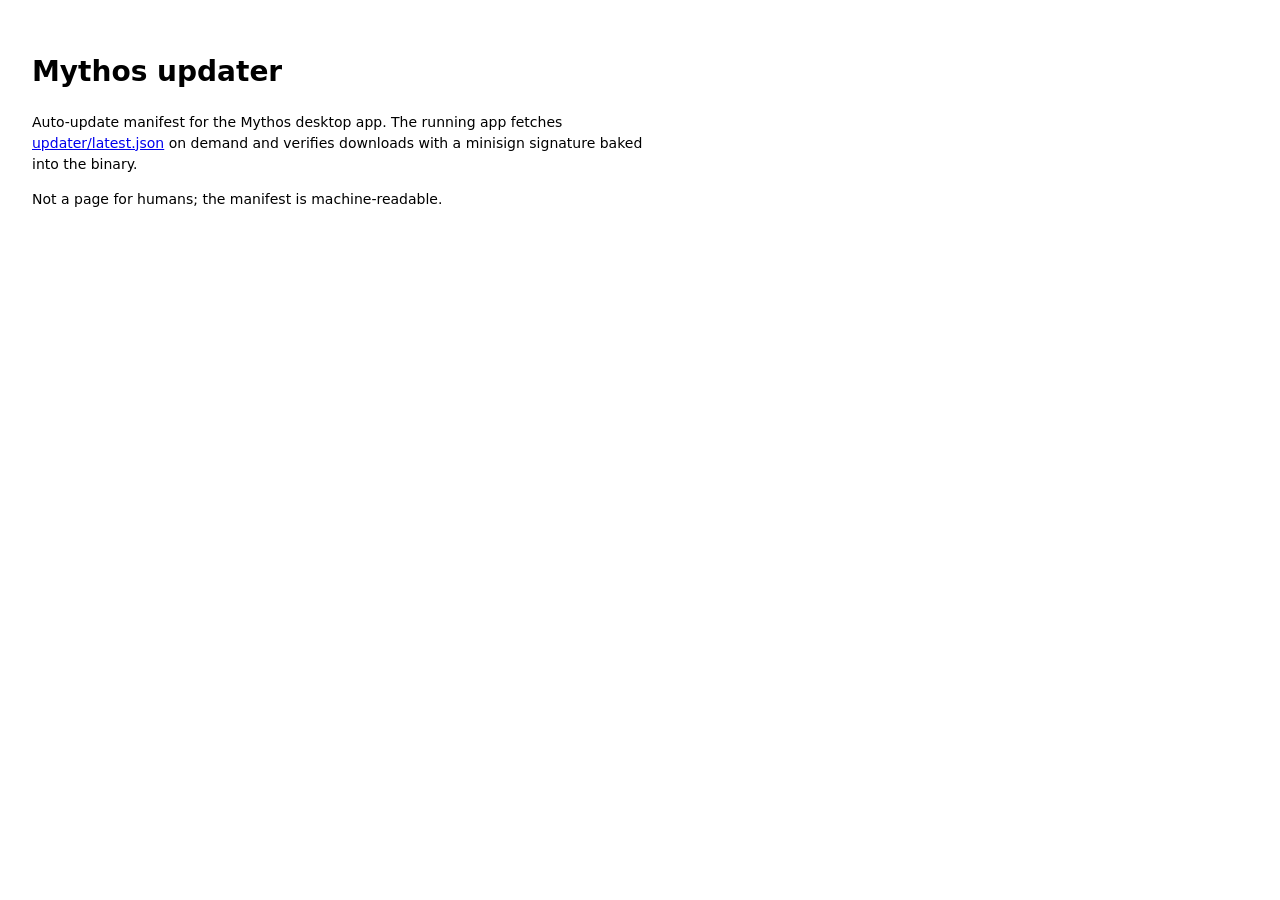
==== index.html @ 9fd3955a "chore(updater): publish manifest for v0.1.20" ====
<!doctype html>
<html><head><meta charset="utf-8"><title>Mythos updater</title></head>
<body style="font:14px/1.5 system-ui;padding:24px;max-width:640px">
<h1>Mythos updater</h1>
<p>Auto-update manifest for the Mythos desktop app.
The running app fetches
<a href="./updater/latest.json">updater/latest.json</a>
on demand and verifies downloads with a minisign signature baked into the binary.</p>
<p>Not a page for humans; the manifest is machine-readable.</p>
</body></html>
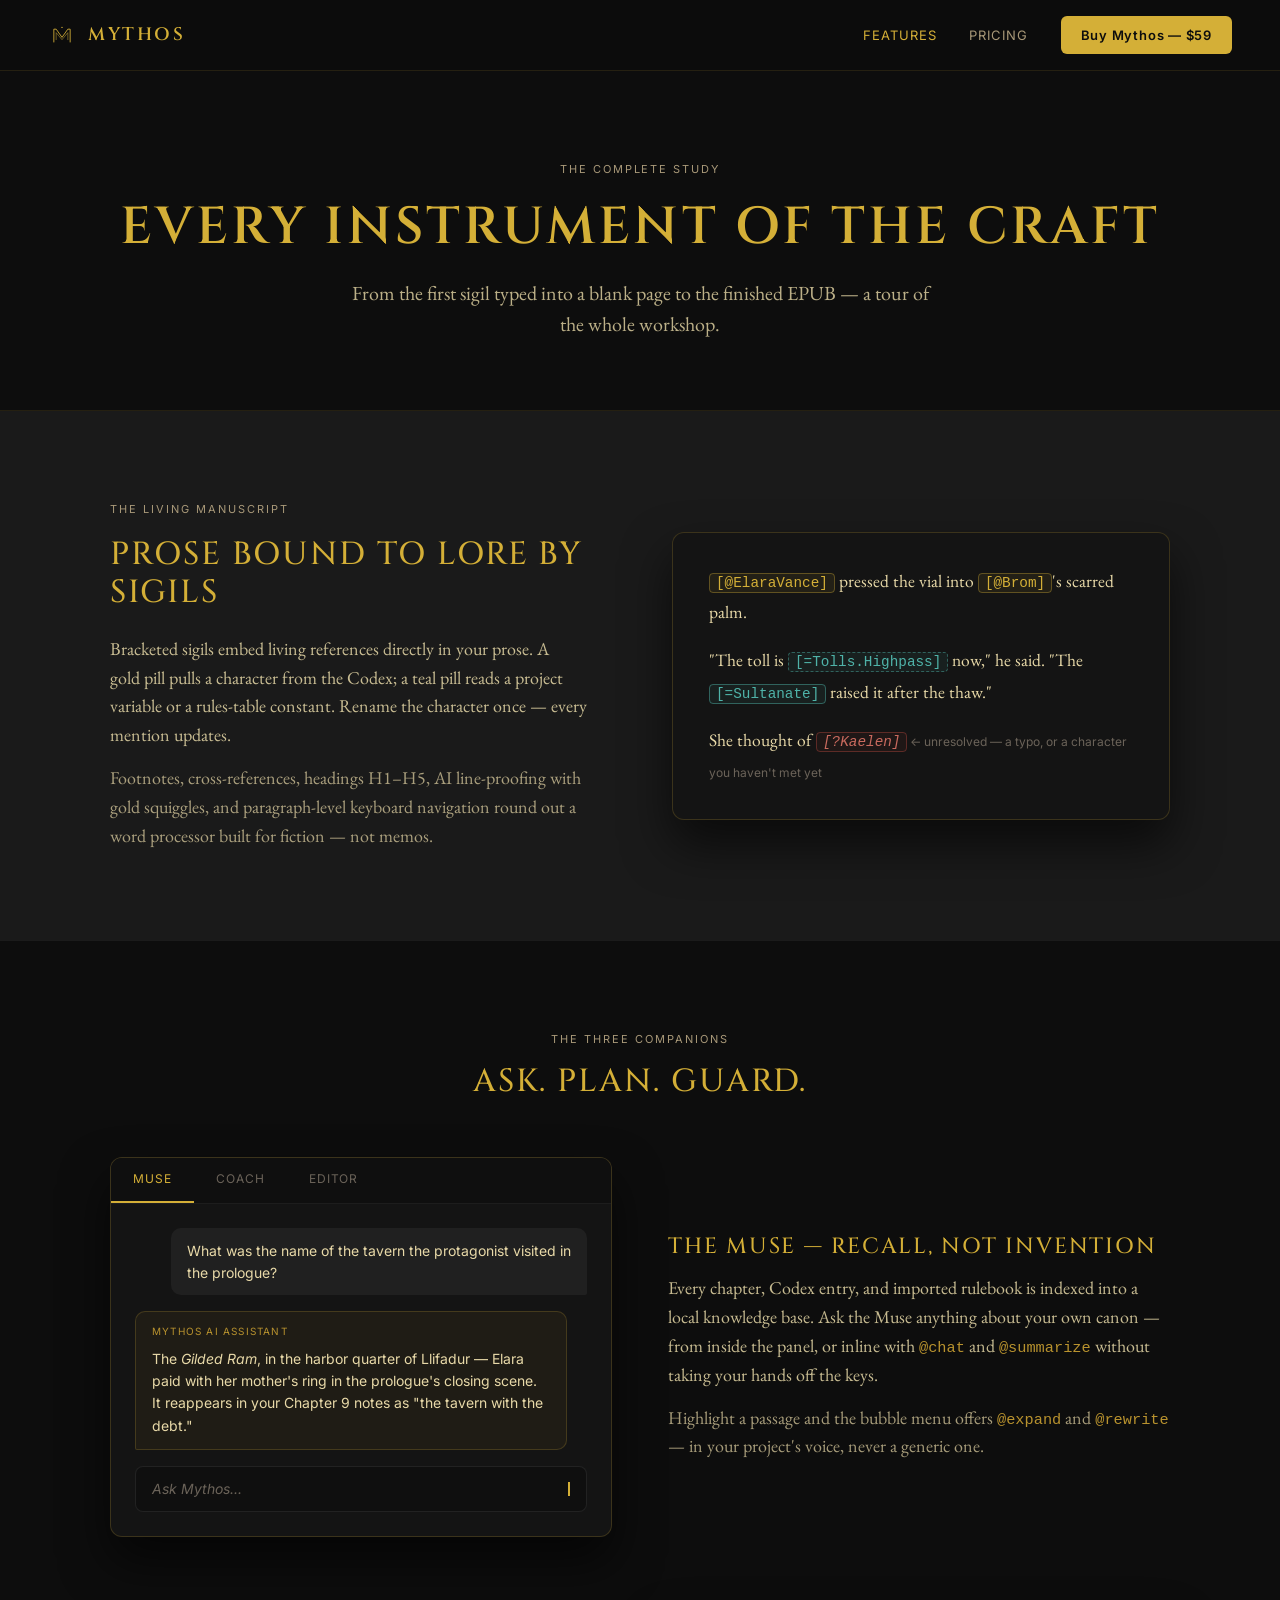
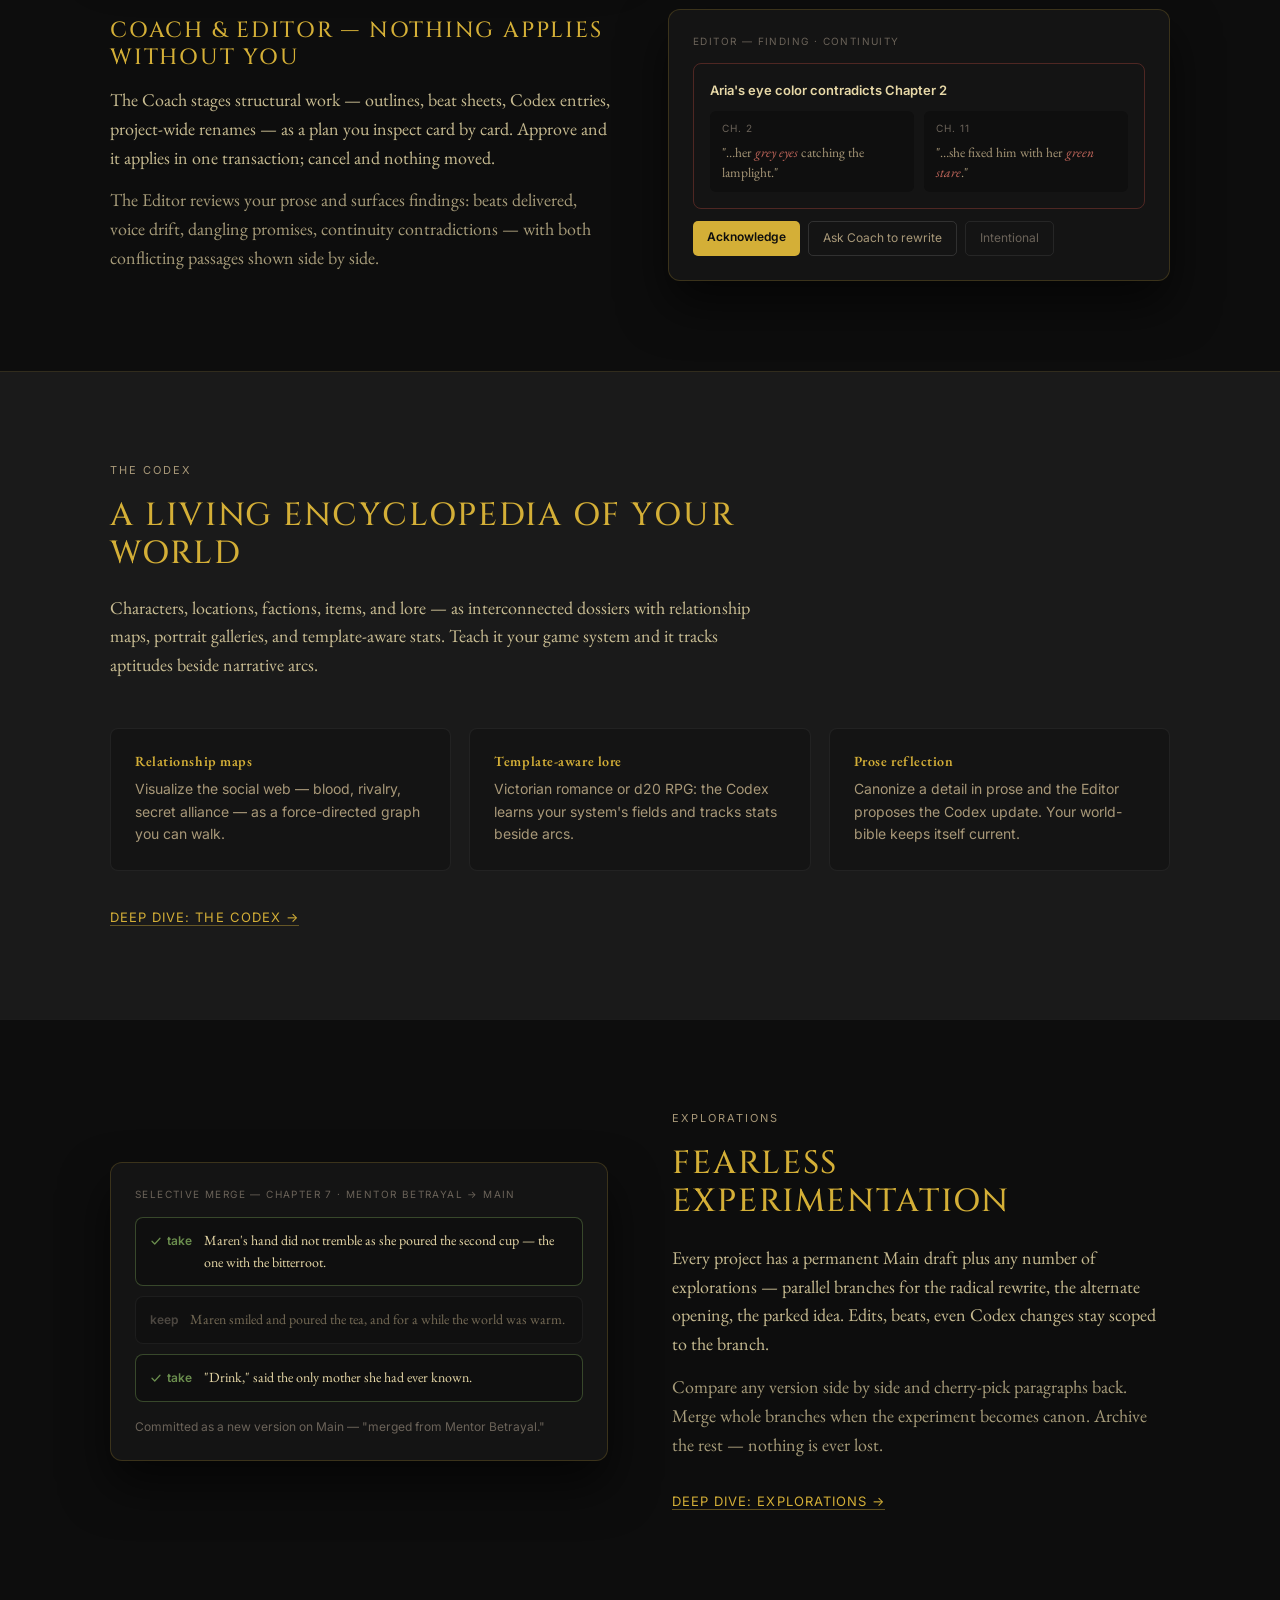
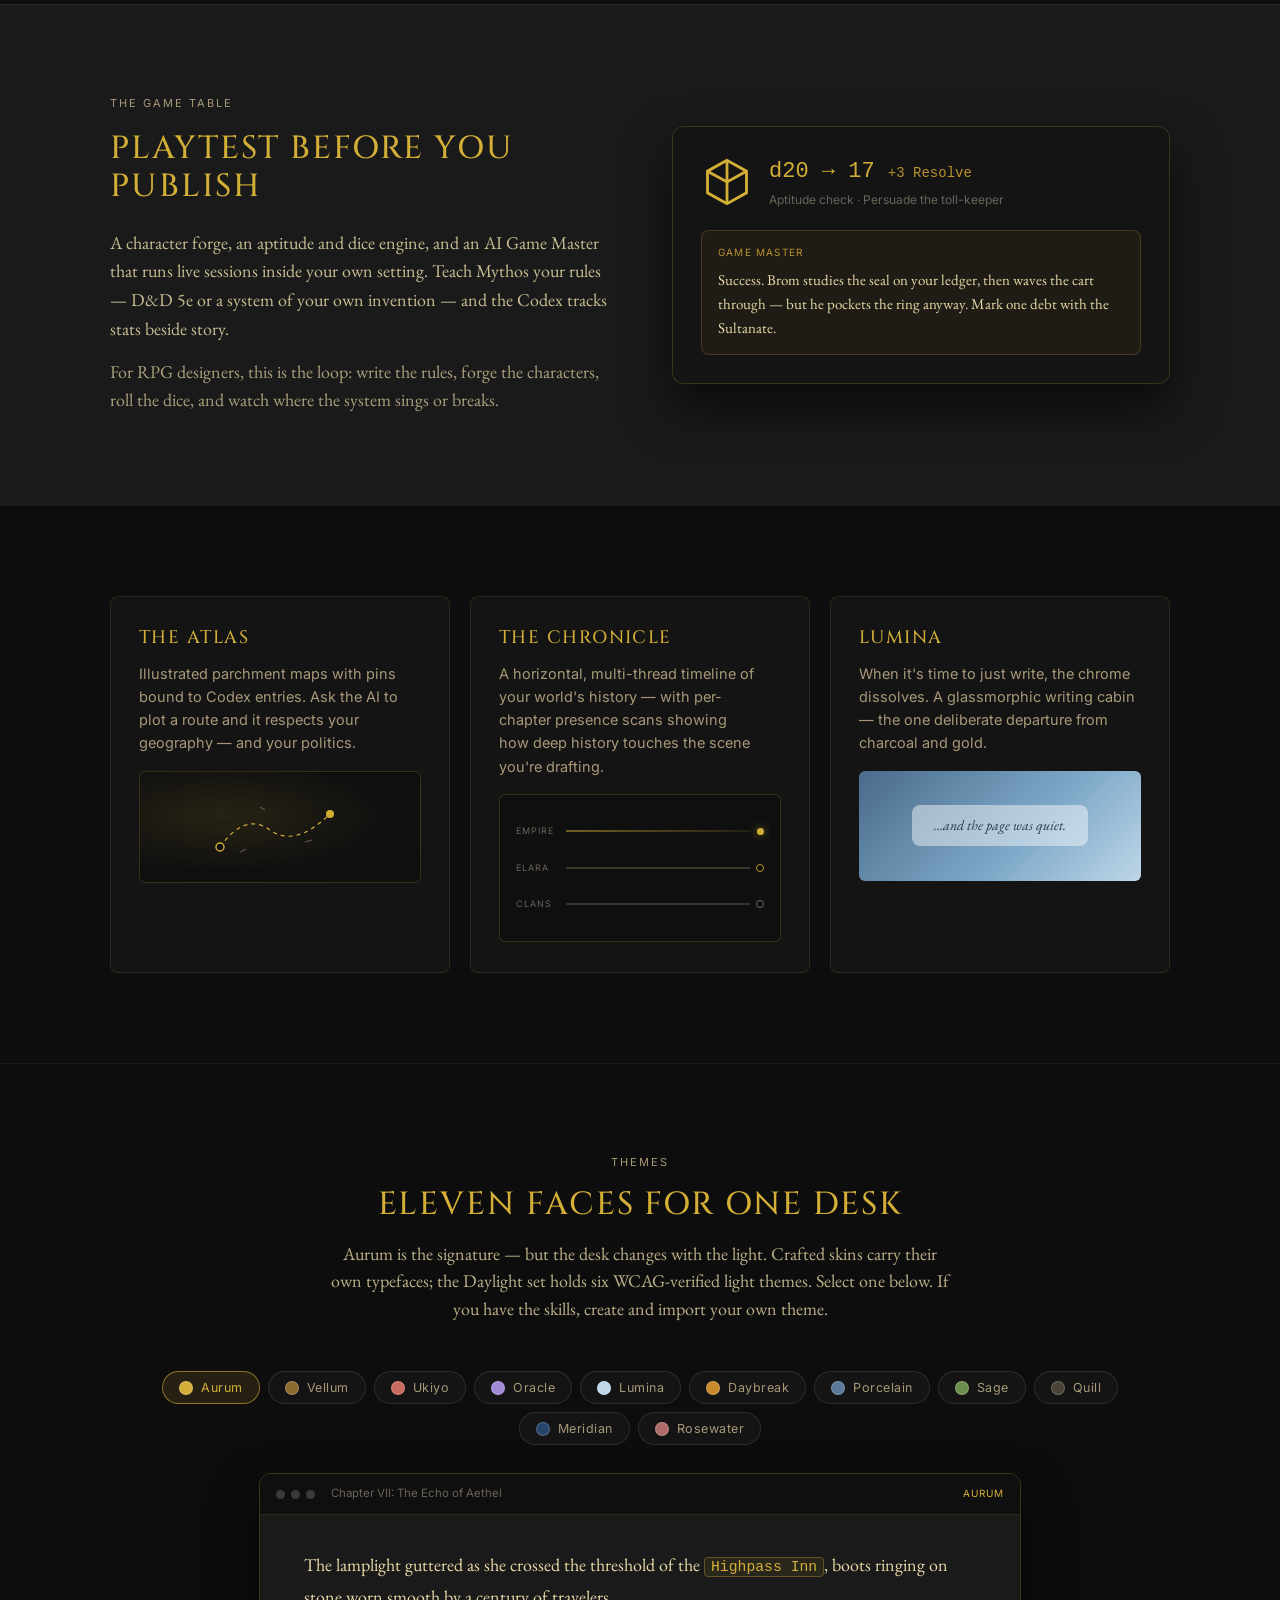
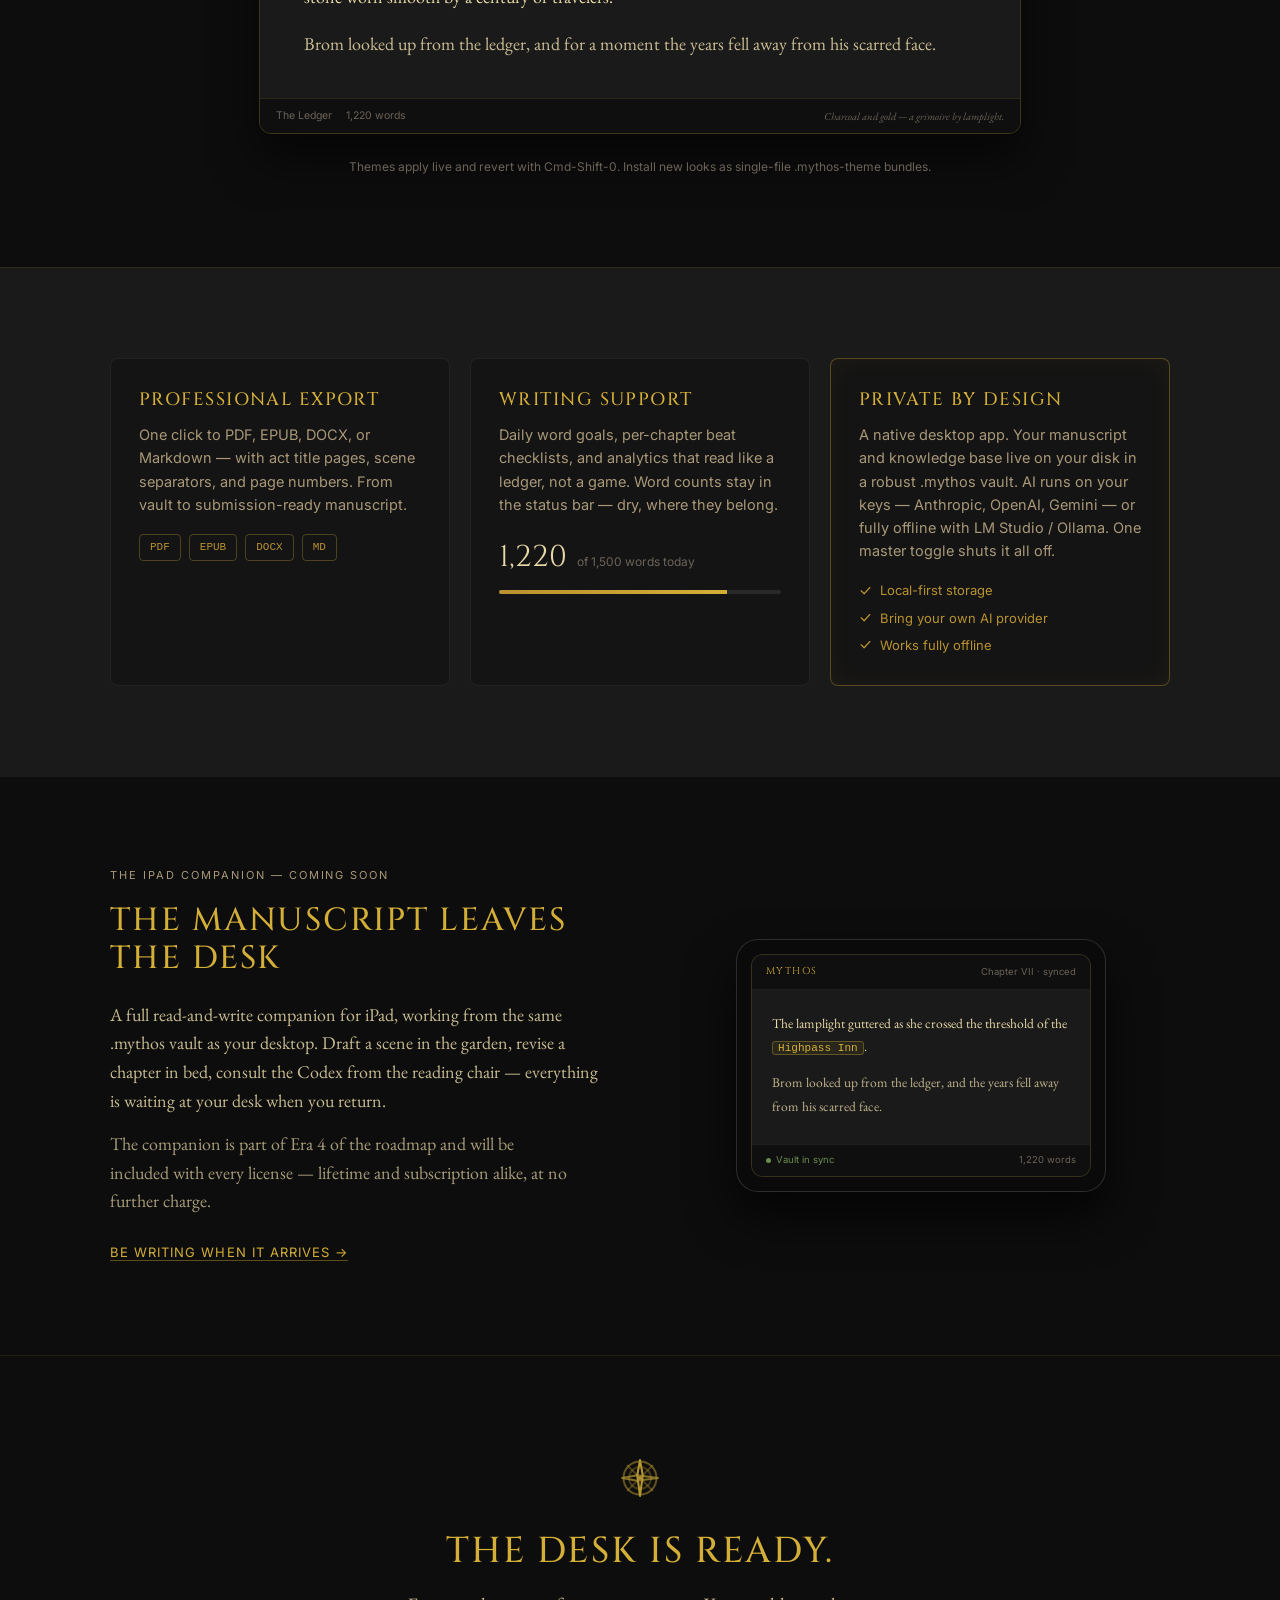
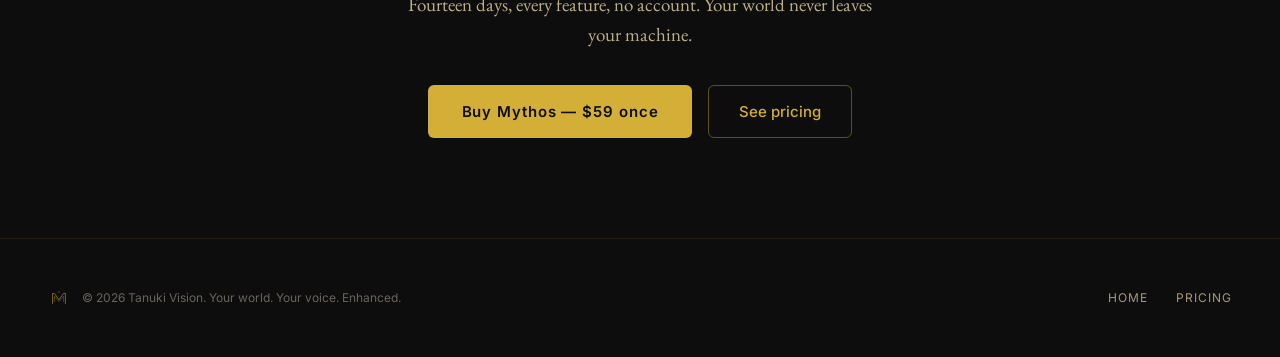
==== commit b47eba68: "site: index.html redirects to features.html Was the old updater-only placeholder (h1 "Mythos updater" ====
--- a/index.html
+++ b/index.html
@@ -1,10 +1,23 @@
-<!doctype html>
-<html><head><meta charset="utf-8"><title>Mythos updater</title></head>
-<body style="font:14px/1.5 system-ui;padding:24px;max-width:640px">
-<h1>Mythos updater</h1>
-<p>Auto-update manifest for the Mythos desktop app.
-The running app fetches
-<a href="./updater/latest.json">updater/latest.json</a>
-on demand and verifies downloads with a minisign signature baked into the binary.</p>
-<p>Not a page for humans; the manifest is machine-readable.</p>
-</body></html>
+<!DOCTYPE html>
+<html lang="en">
+<head>
+<meta charset="utf-8">
+<meta name="viewport" content="width=device-width, initial-scale=1">
+<title>Mythos</title>
+<link rel="icon" type="image/svg+xml" href="assets/logo-m.svg">
+<link rel="canonical" href="https://mythos.kabalrpg.com/features.html">
+<meta http-equiv="refresh" content="0; url=features.html">
+<script>window.location.replace('features.html');</script>
+<style>
+  body{margin:0;background:#0D0D0D;color:#E8D9A8;font-family:-apple-system,BlinkMacSystemFont,'Helvetica Neue',Arial,sans-serif;display:flex;align-items:center;justify-content:center;min-height:100vh;text-align:center;padding:24px}
+  a{color:#D4AF37}
+</style>
+</head>
+<body>
+  <div>
+    <p style="letter-spacing:.18em;text-transform:uppercase;font-size:11px;color:#A89878;margin:0 0 12px">Mythos</p>
+    <p style="font-size:18px;margin:0 0 8px">Loading…</p>
+    <p style="font-size:14px;color:#6B6359;margin:0"><a href="features.html">Continue to Mythos →</a></p>
+  </div>
+</body>
+</html>
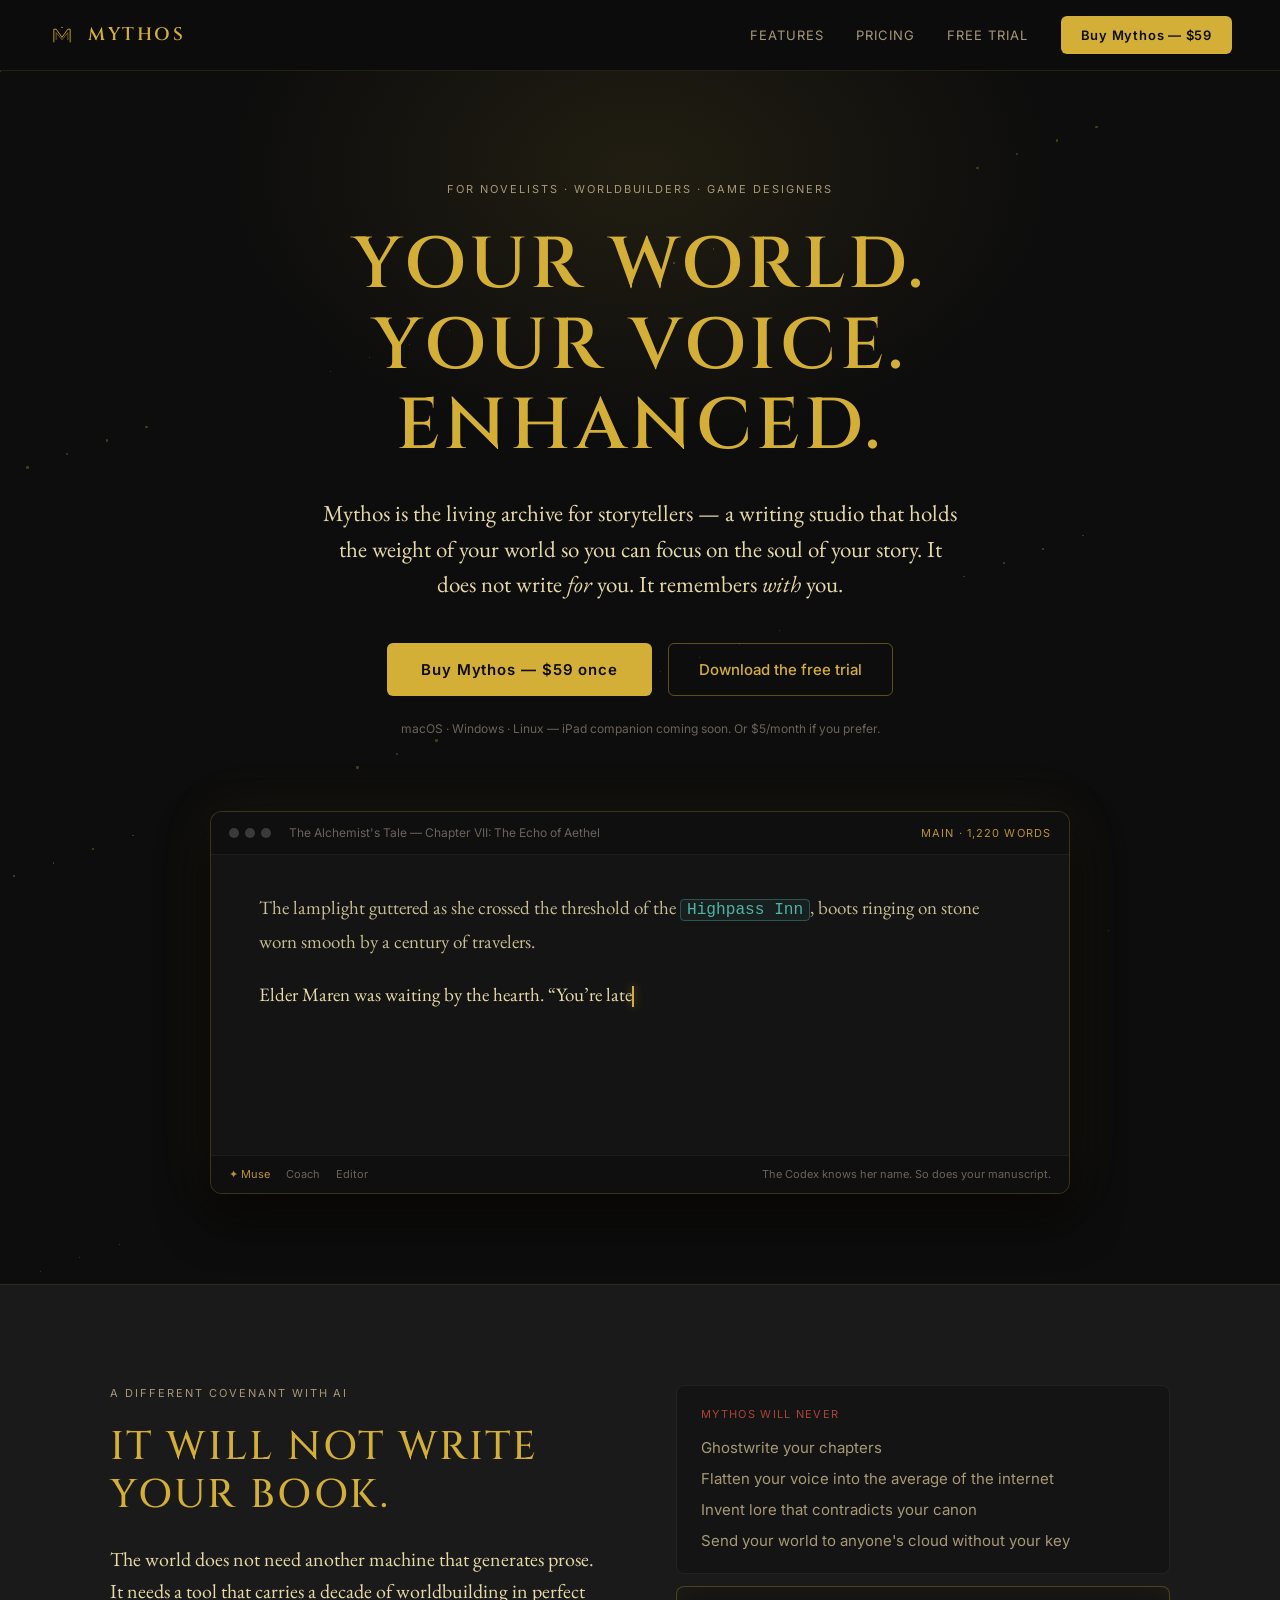
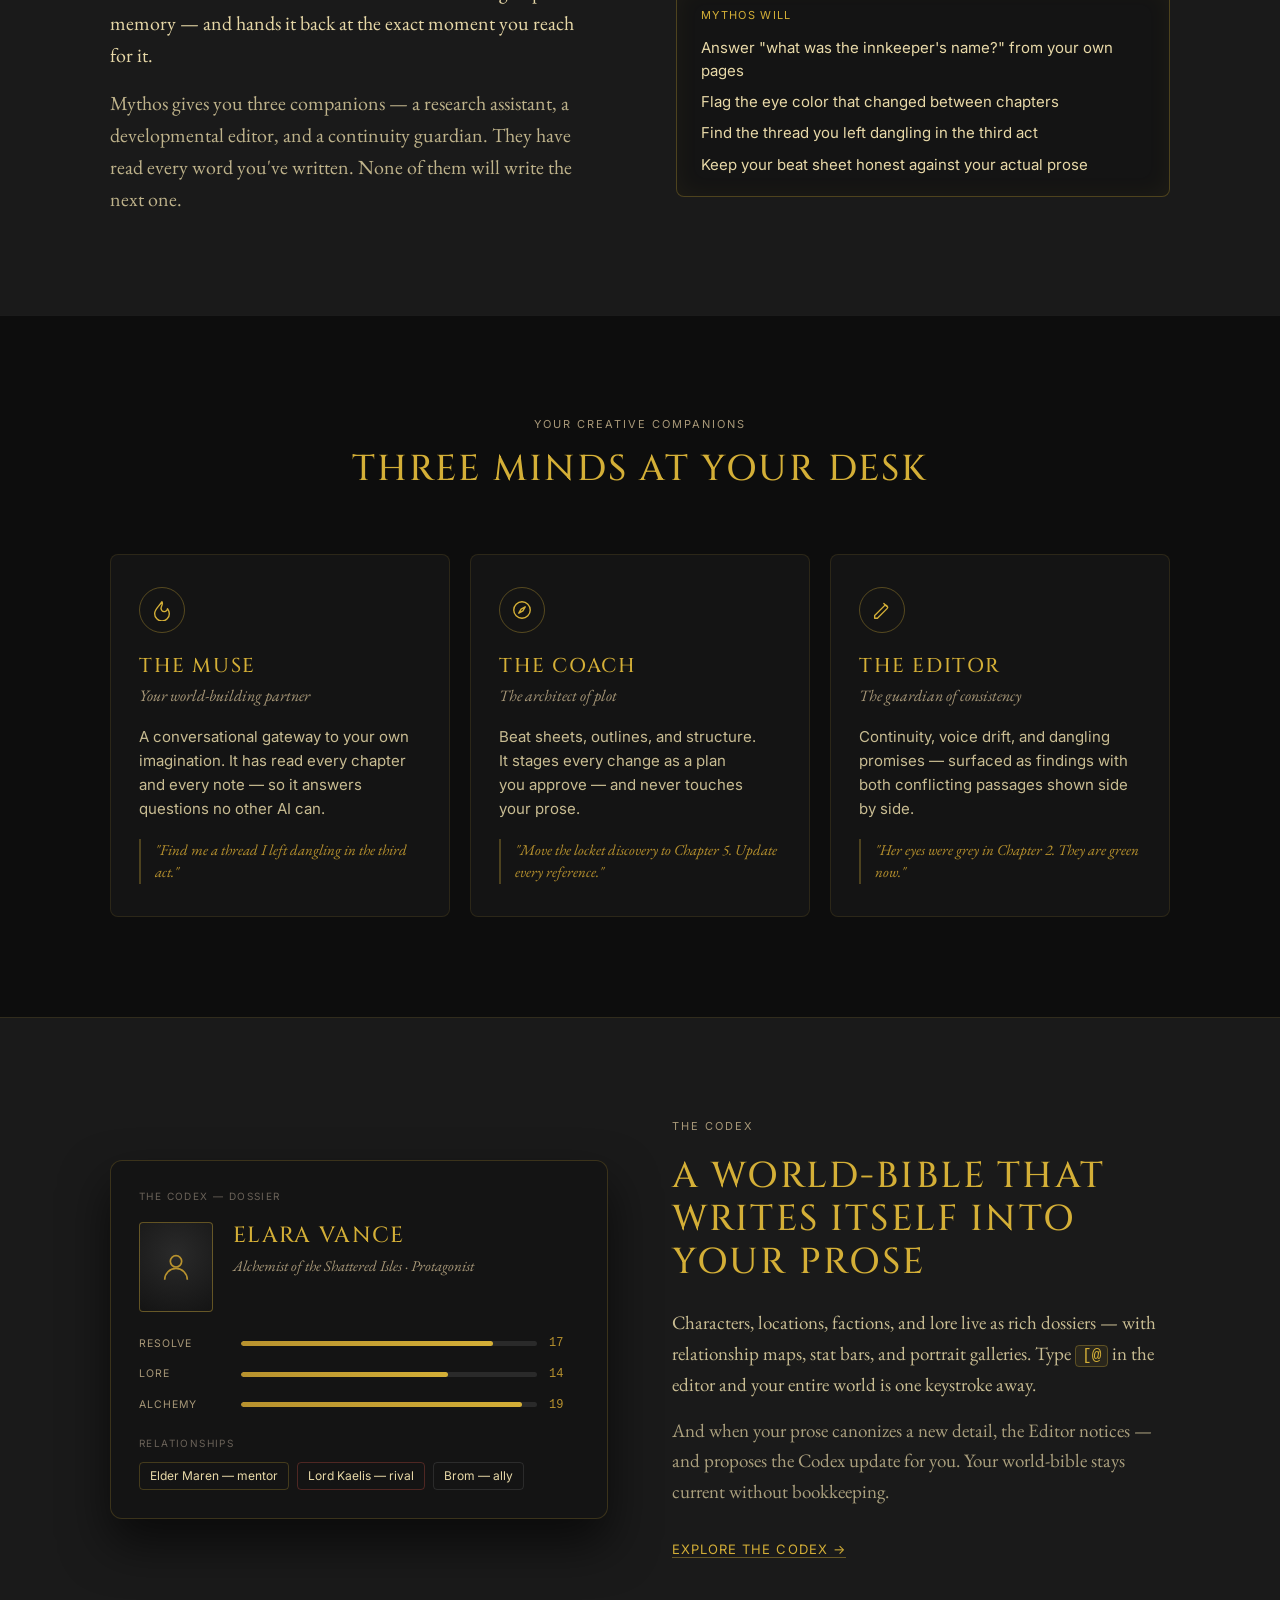
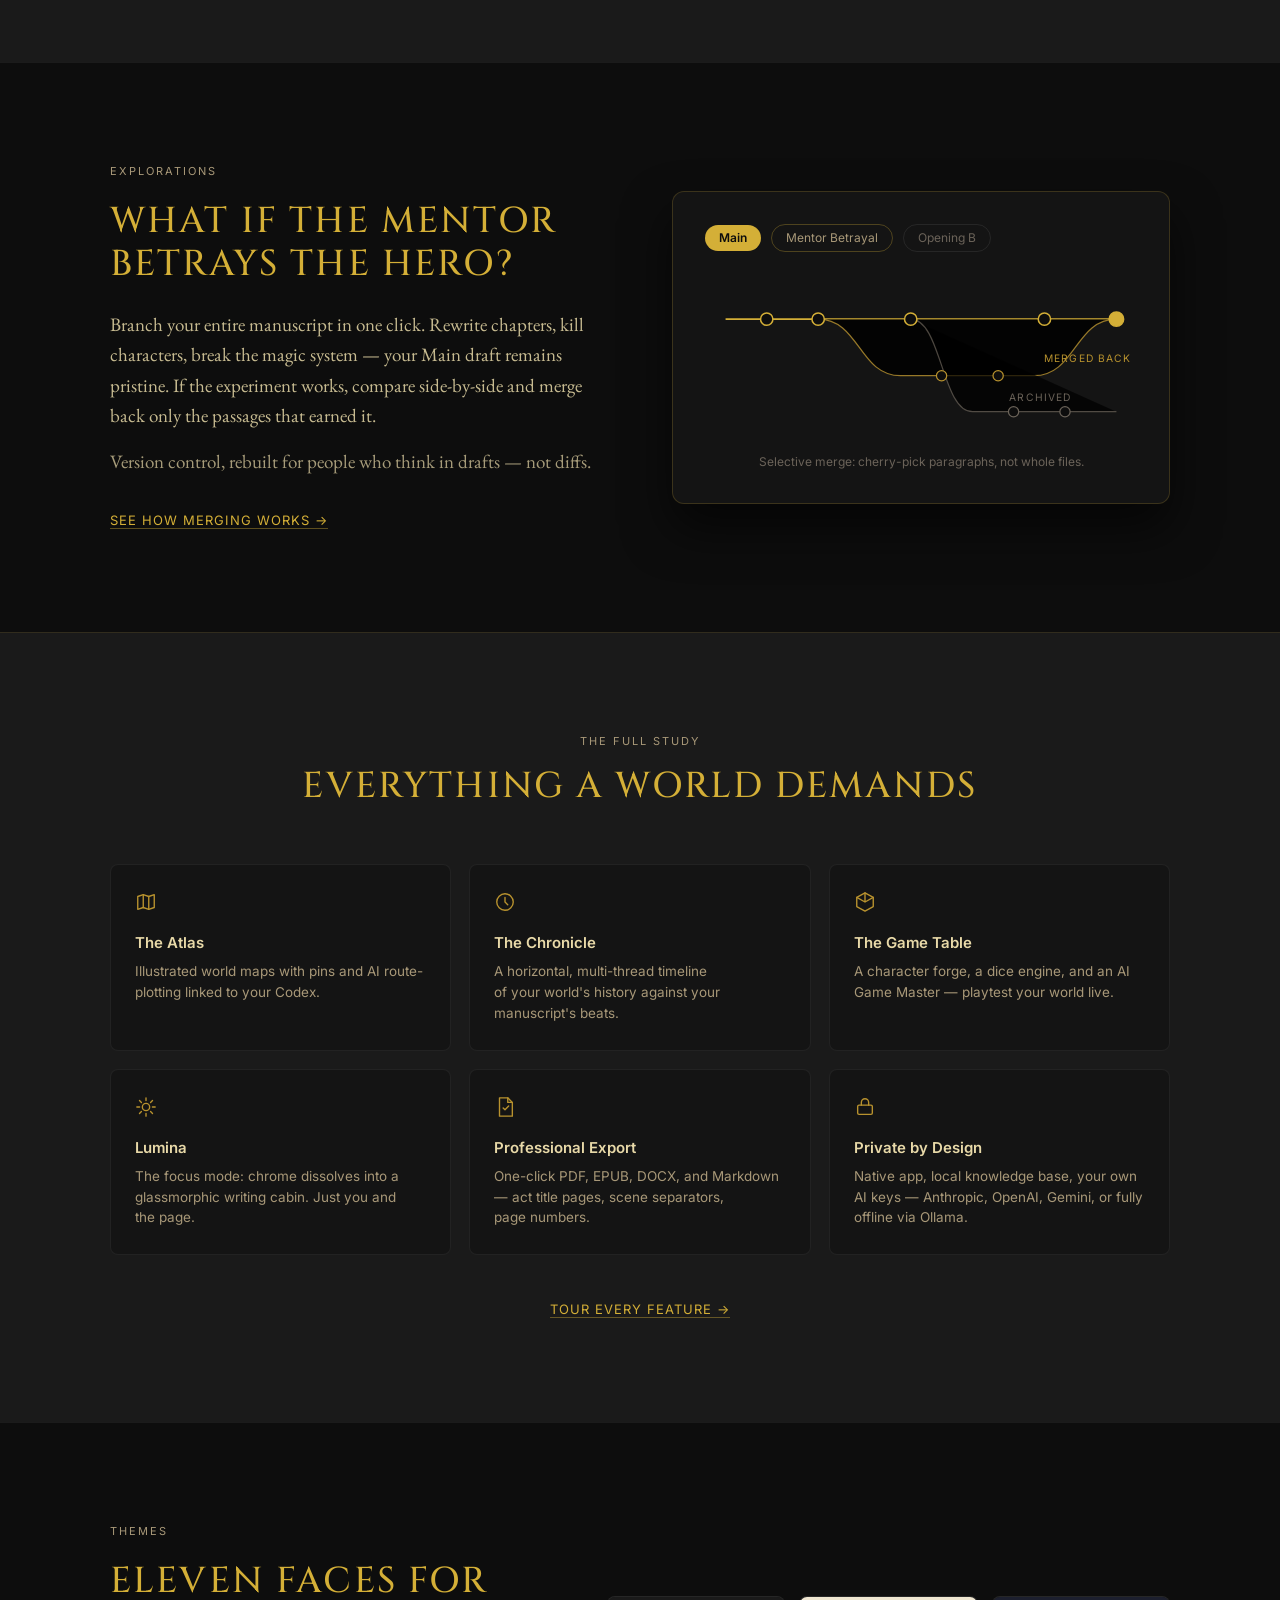
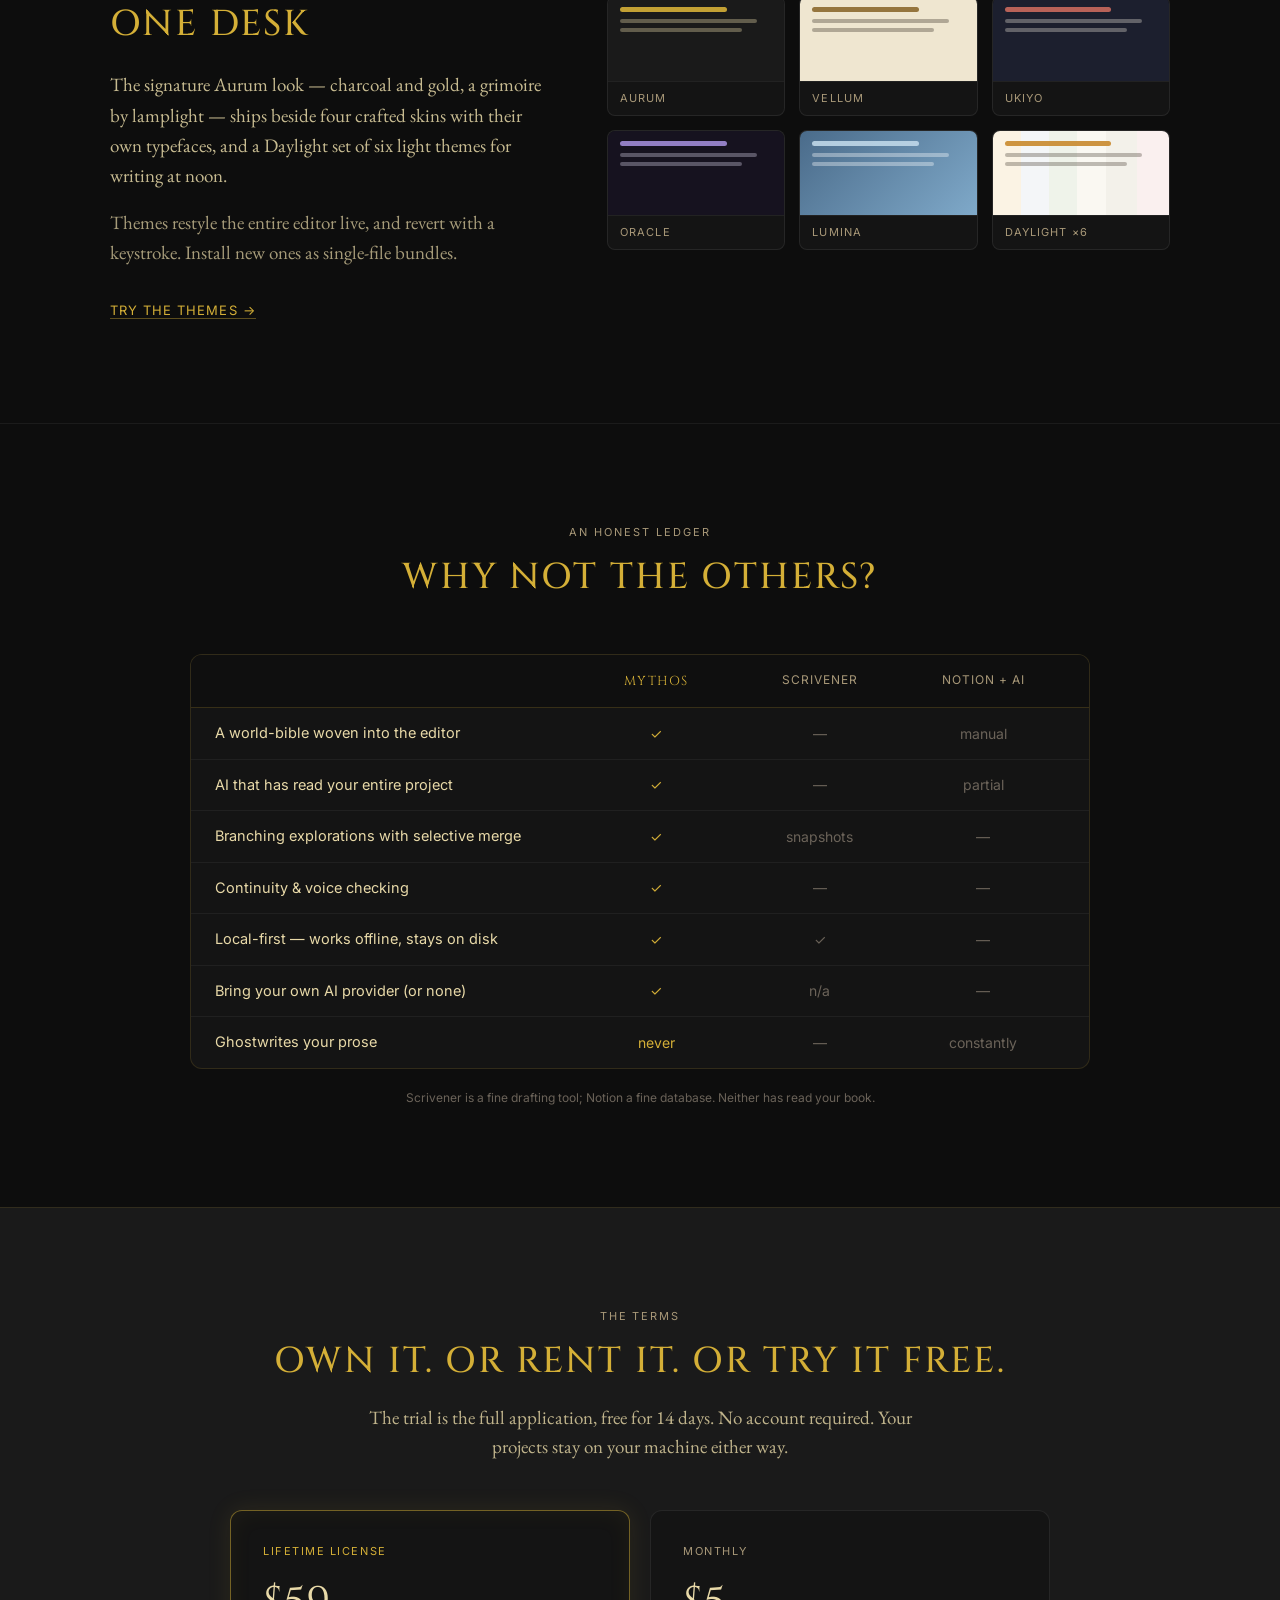
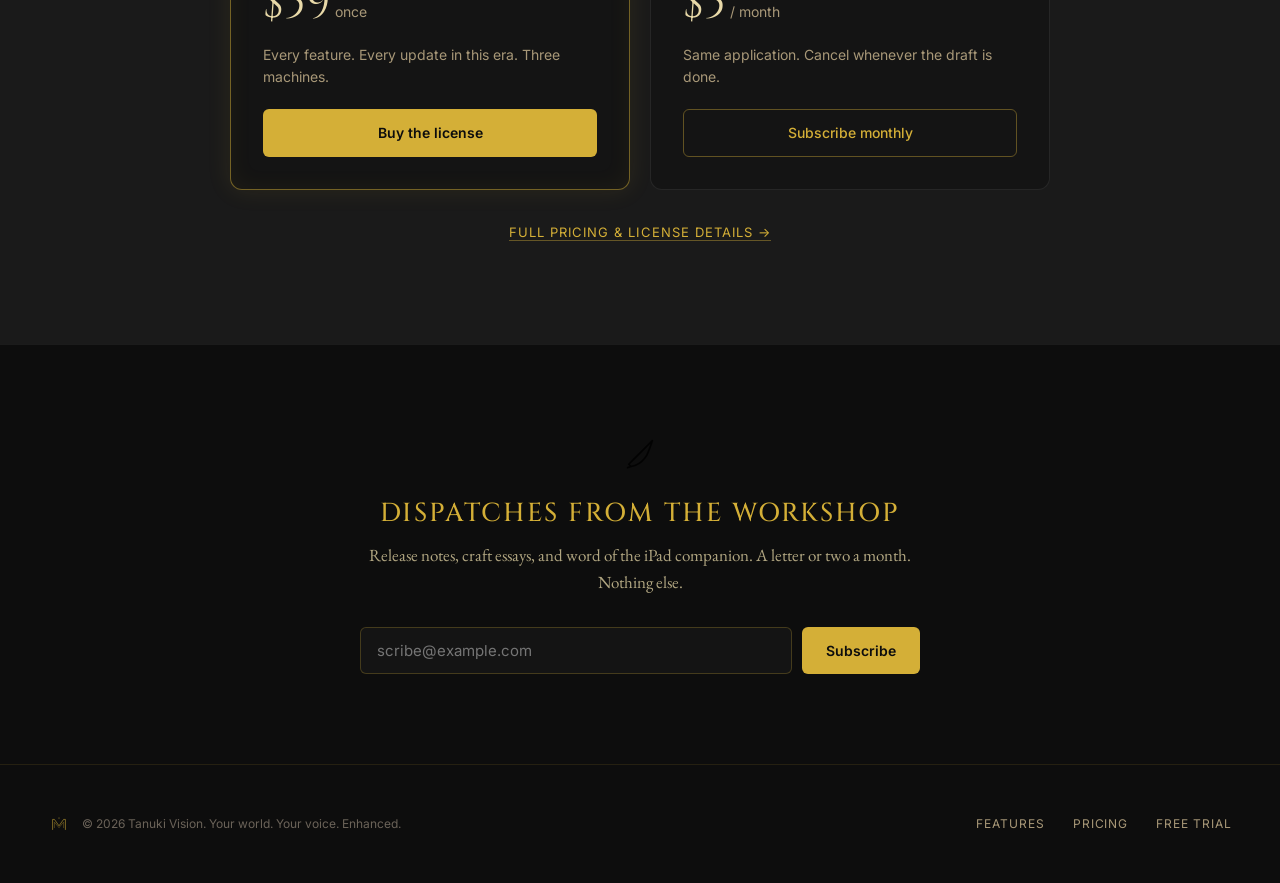
==== commit 50cd52df: "site: add landing.html + root index now points at it Compiles the design's Mythos Landing.dc.html in" ====
--- a/index.html
+++ b/index.html
@@ -5,9 +5,9 @@
 <meta name="viewport" content="width=device-width, initial-scale=1">
 <title>Mythos</title>
 <link rel="icon" type="image/svg+xml" href="assets/logo-m.svg">
-<link rel="canonical" href="https://mythos.kabalrpg.com/features.html">
-<meta http-equiv="refresh" content="0; url=features.html">
-<script>window.location.replace('features.html');</script>
+<link rel="canonical" href="https://mythos.kabalrpg.com/landing.html">
+<meta http-equiv="refresh" content="0; url=landing.html">
+<script>window.location.replace('landing.html');</script>
 <style>
   body{margin:0;background:#0D0D0D;color:#E8D9A8;font-family:-apple-system,BlinkMacSystemFont,'Helvetica Neue',Arial,sans-serif;display:flex;align-items:center;justify-content:center;min-height:100vh;text-align:center;padding:24px}
   a{color:#D4AF37}
@@ -17,7 +17,7 @@
   <div>
     <p style="letter-spacing:.18em;text-transform:uppercase;font-size:11px;color:#A89878;margin:0 0 12px">Mythos</p>
     <p style="font-size:18px;margin:0 0 8px">Loading…</p>
-    <p style="font-size:14px;color:#6B6359;margin:0"><a href="features.html">Continue to Mythos →</a></p>
+    <p style="font-size:14px;color:#6B6359;margin:0"><a href="landing.html">Continue to Mythos →</a></p>
   </div>
 </body>
 </html>
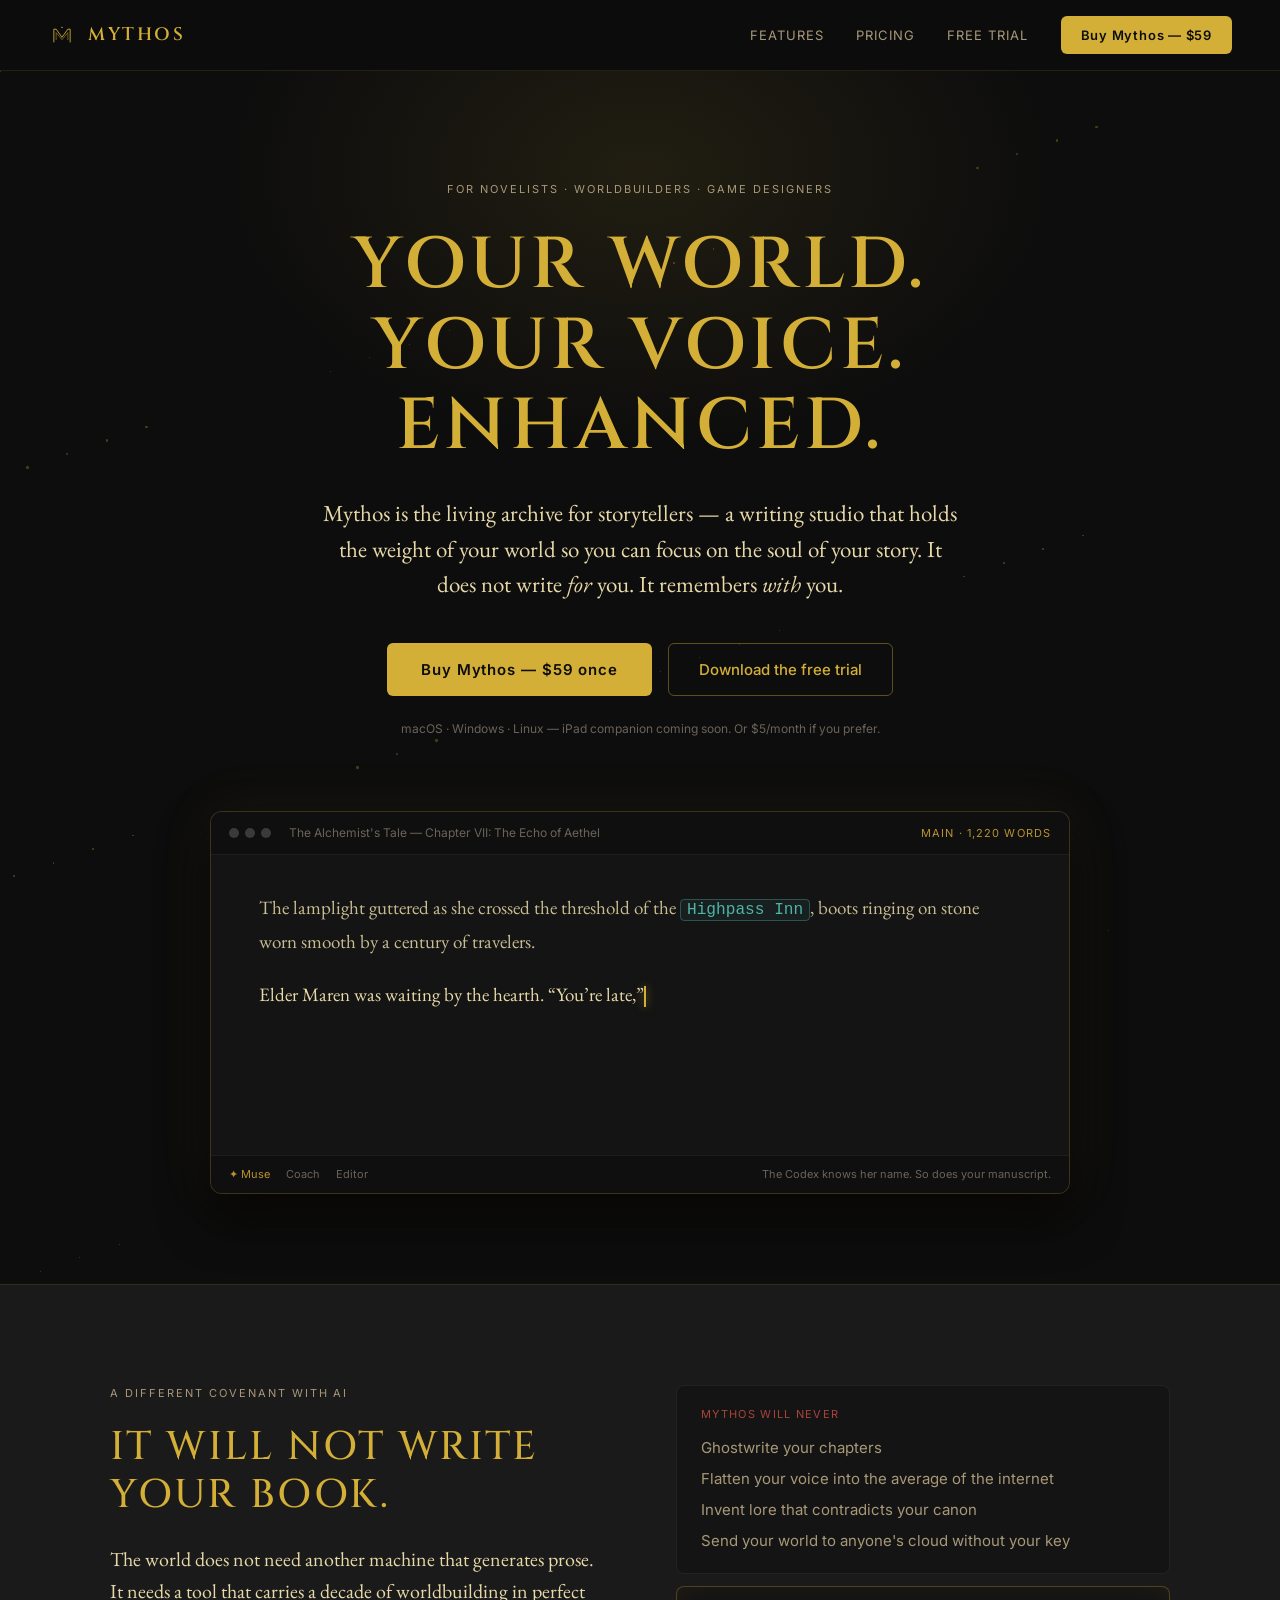
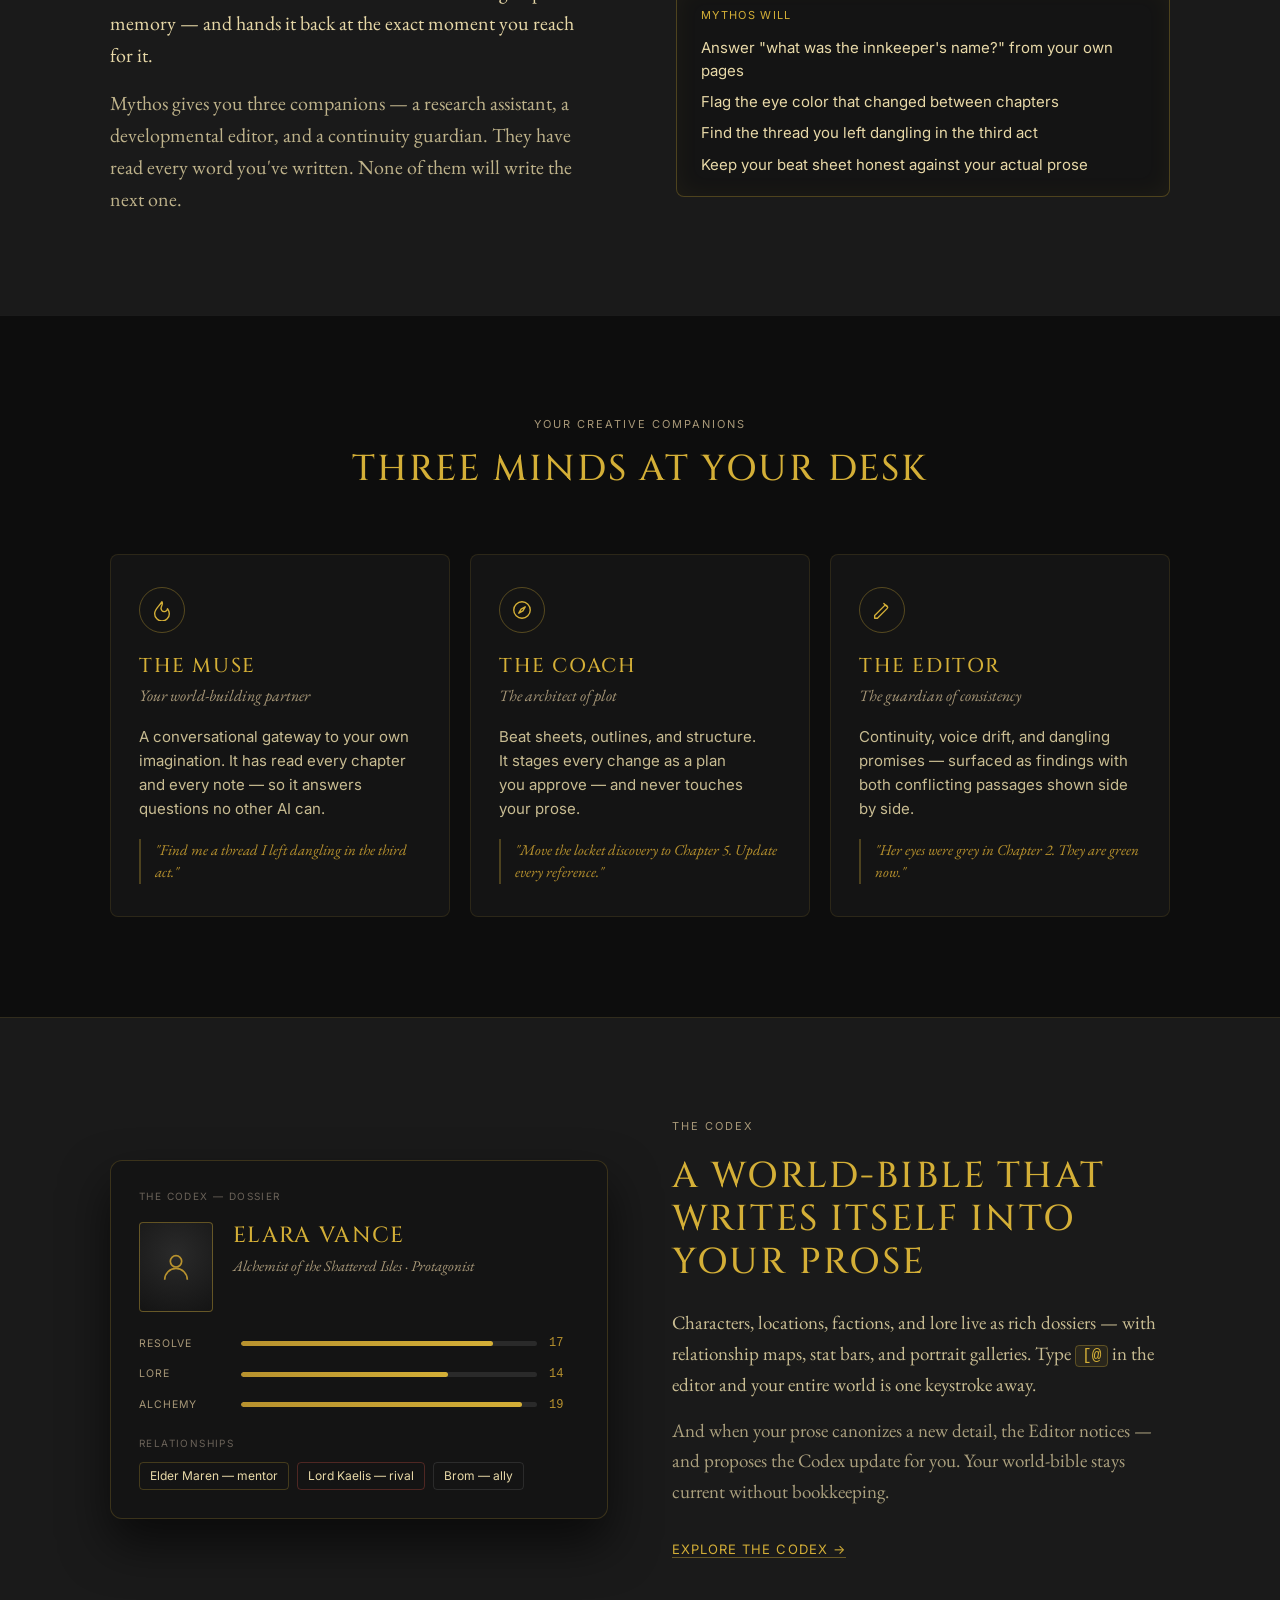
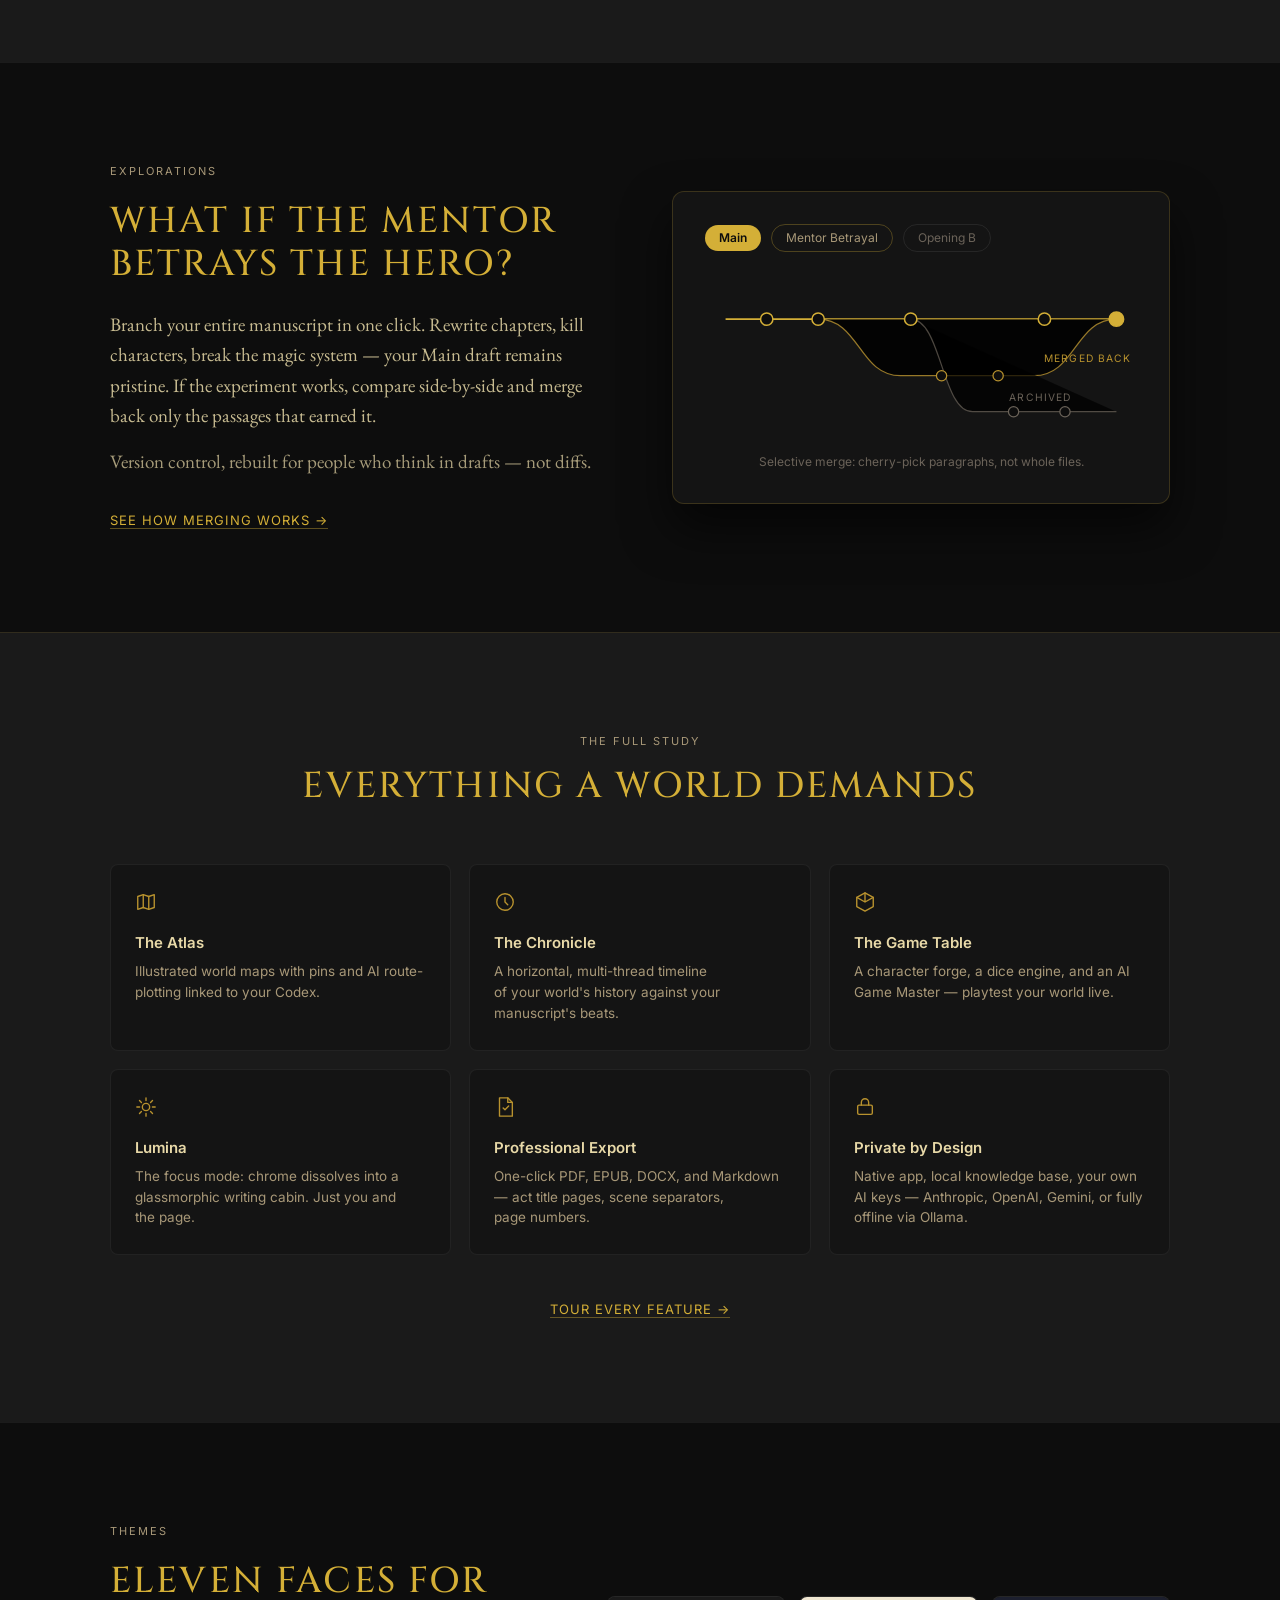
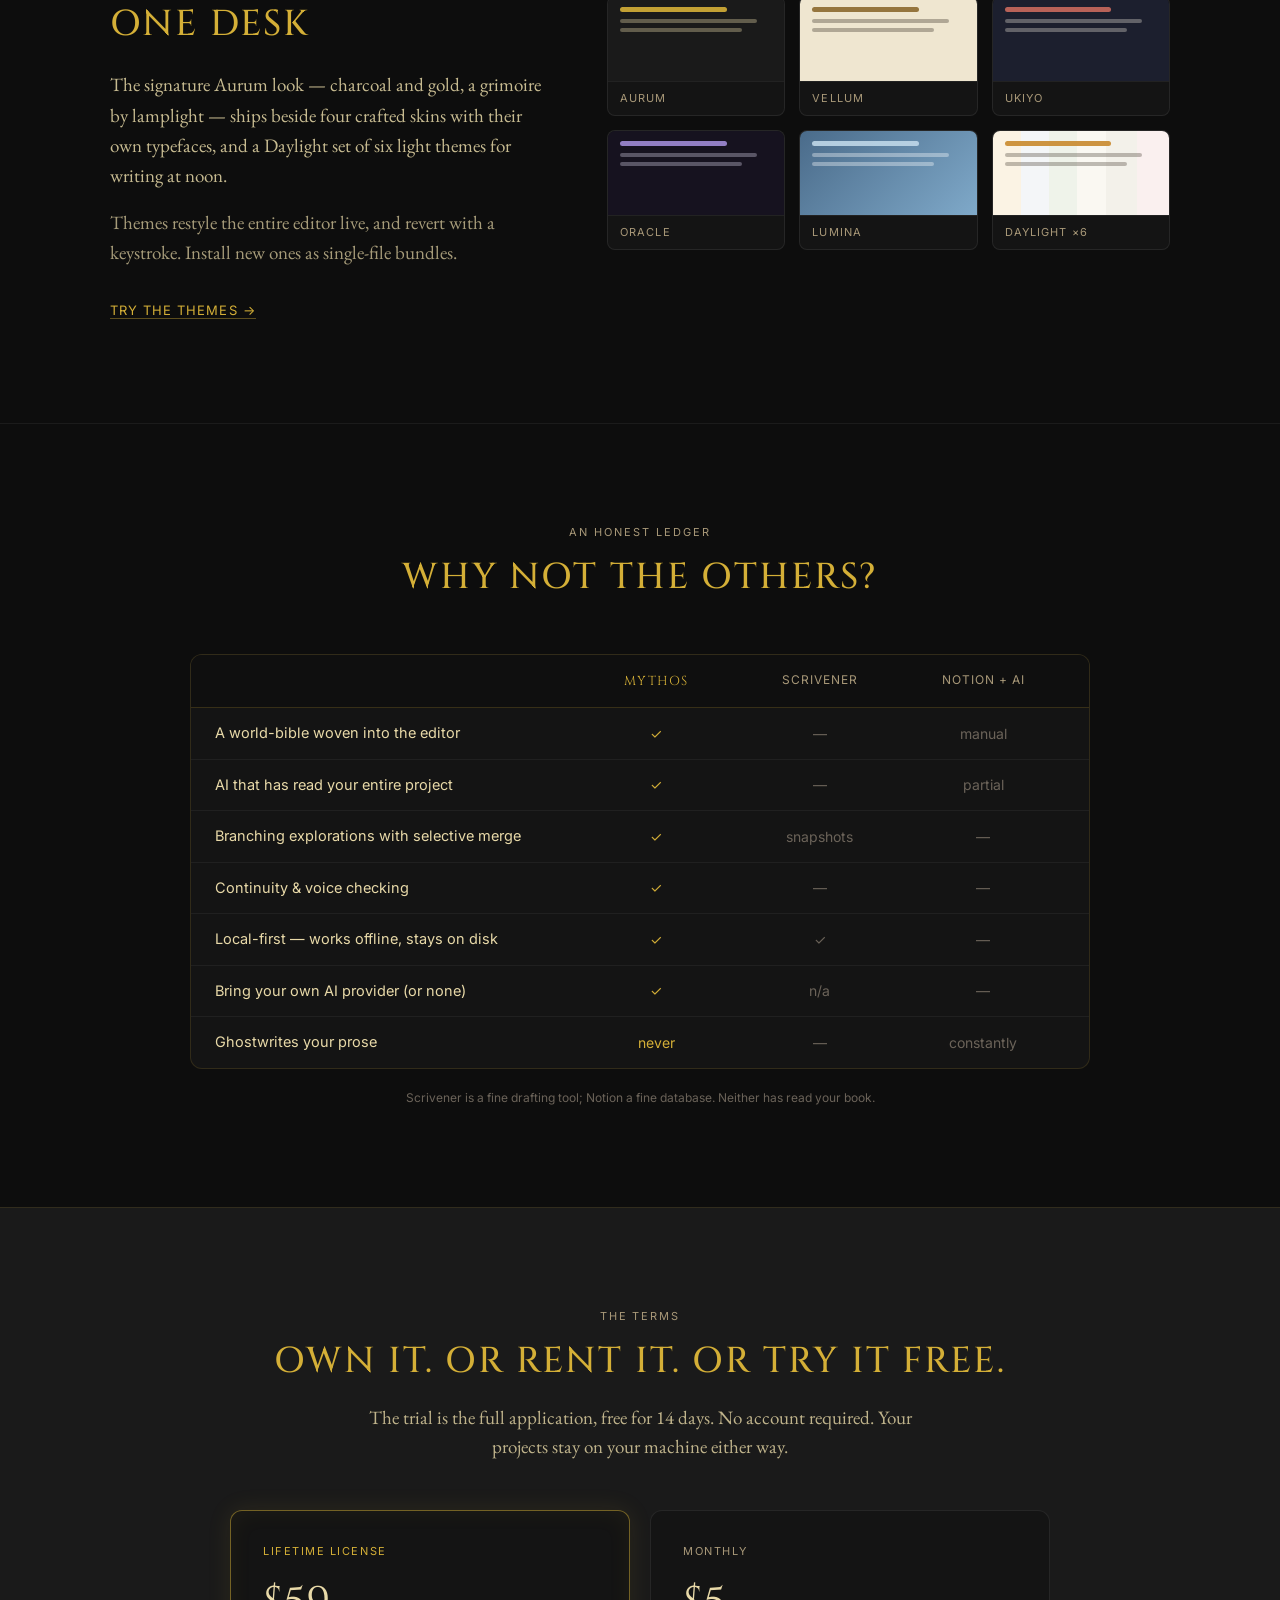
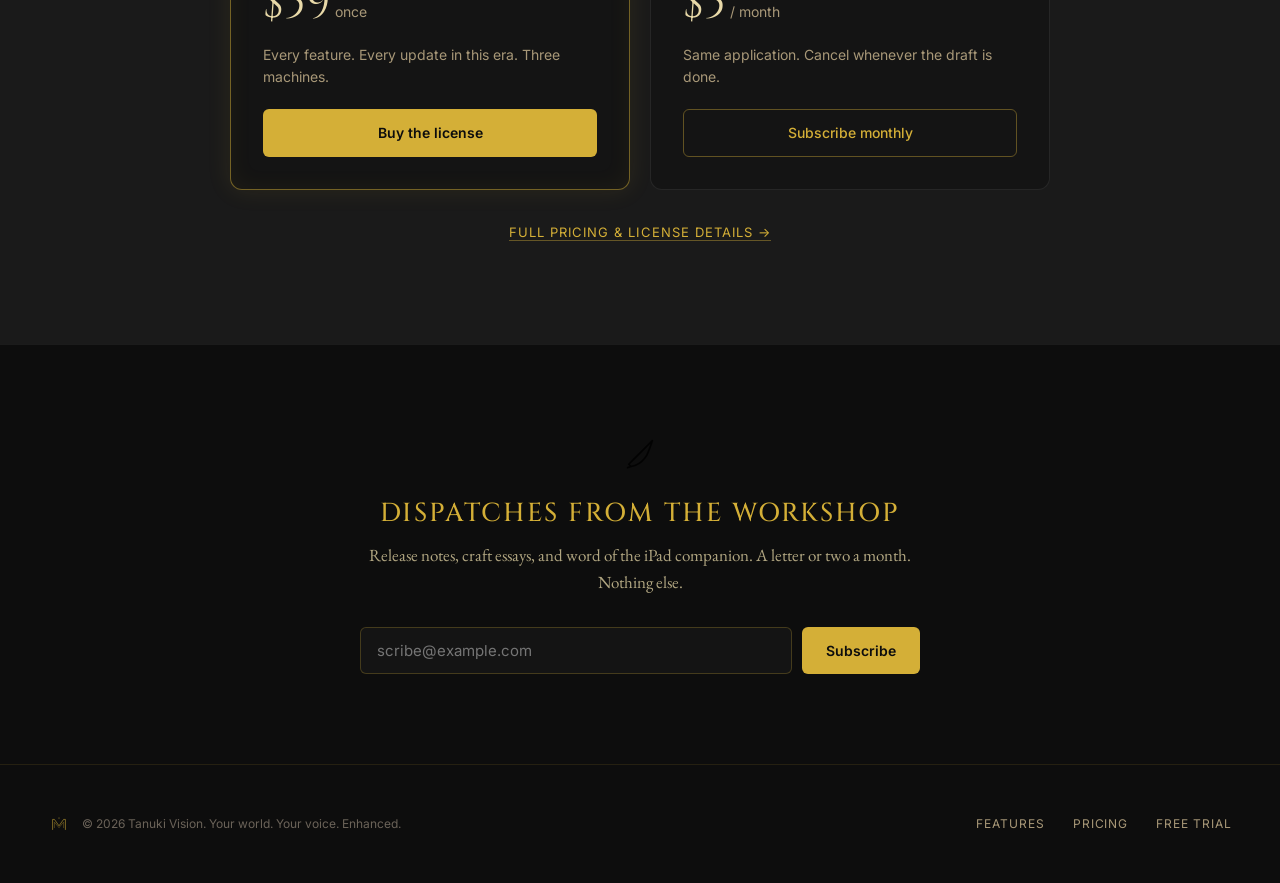
==== commit eedd726a: "site: no-cache headers on index.html so redirect target updates are picked up immediately" ====
--- a/index.html
+++ b/index.html
@@ -3,6 +3,9 @@
 <head>
 <meta charset="utf-8">
 <meta name="viewport" content="width=device-width, initial-scale=1">
+<meta http-equiv="Cache-Control" content="no-cache, no-store, must-revalidate">
+<meta http-equiv="Pragma" content="no-cache">
+<meta http-equiv="Expires" content="0">
 <title>Mythos</title>
 <link rel="icon" type="image/svg+xml" href="assets/logo-m.svg">
 <link rel="canonical" href="https://mythos.kabalrpg.com/landing.html">
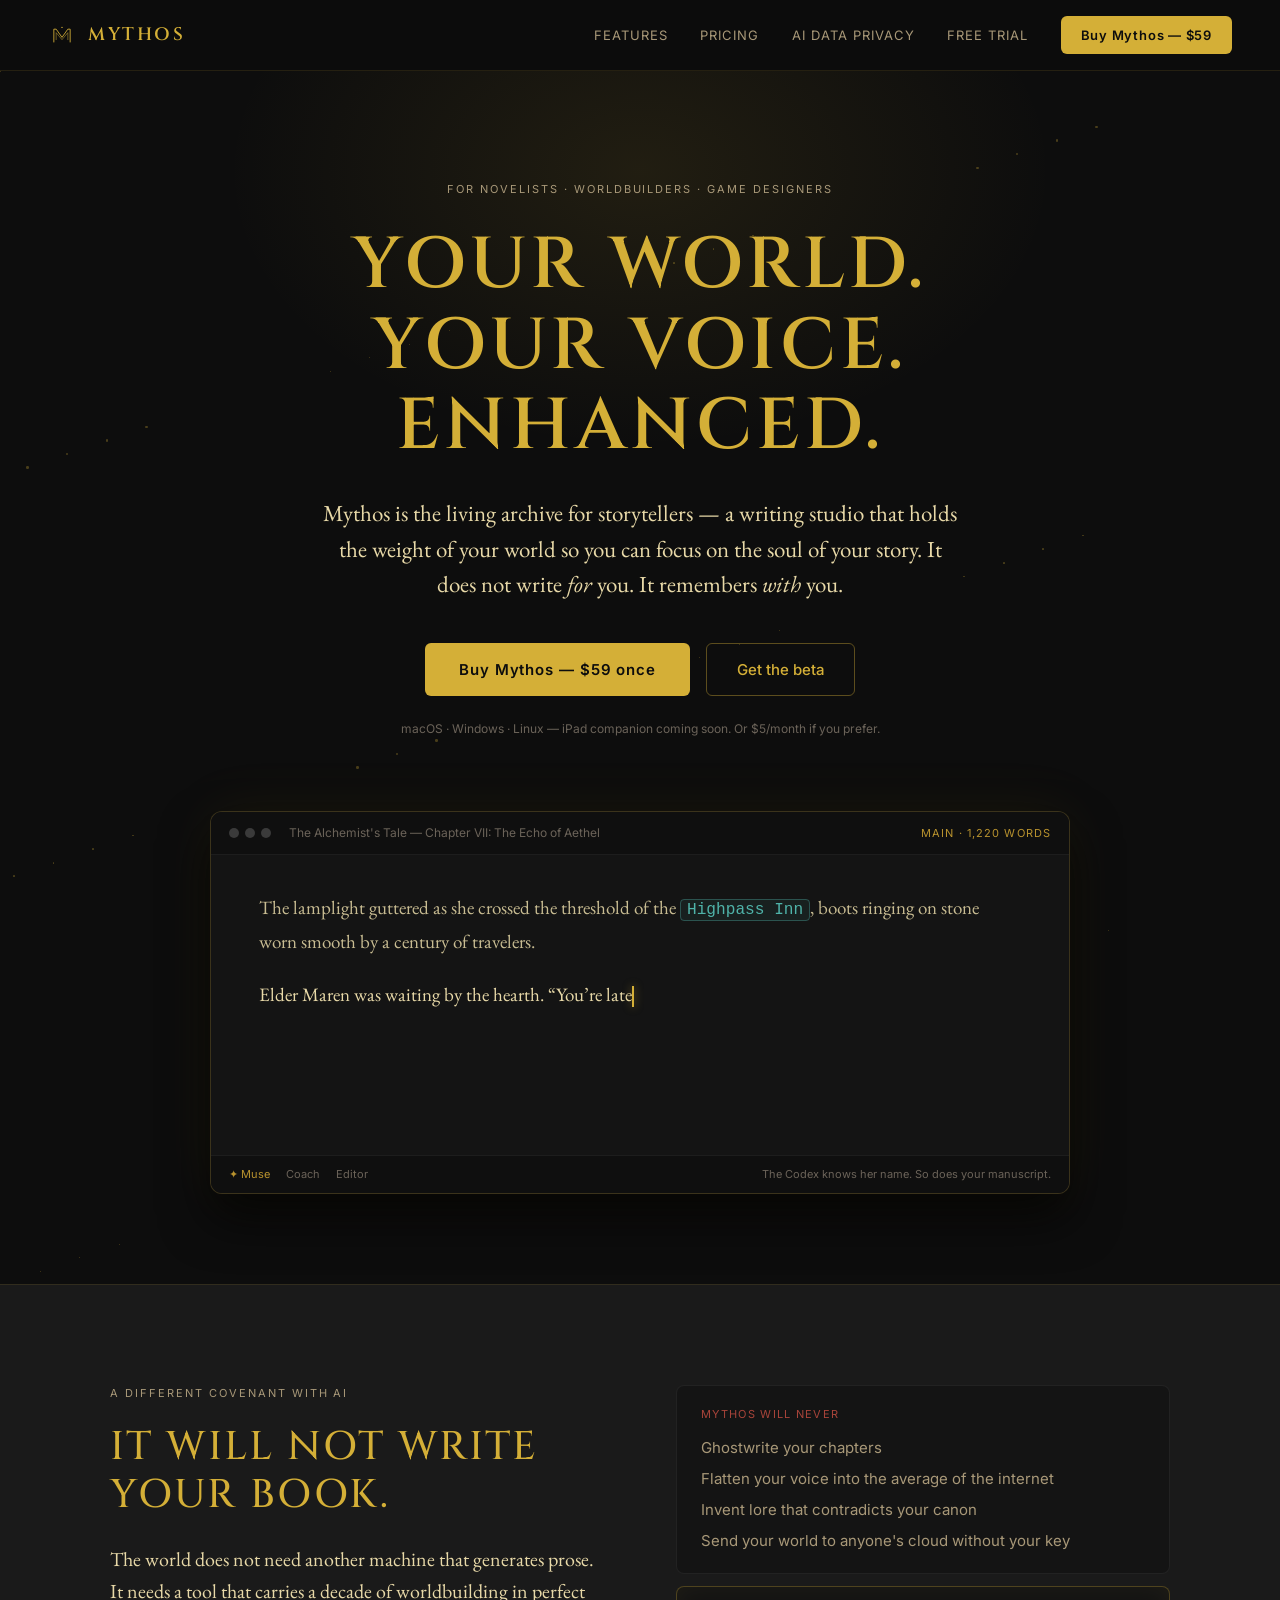
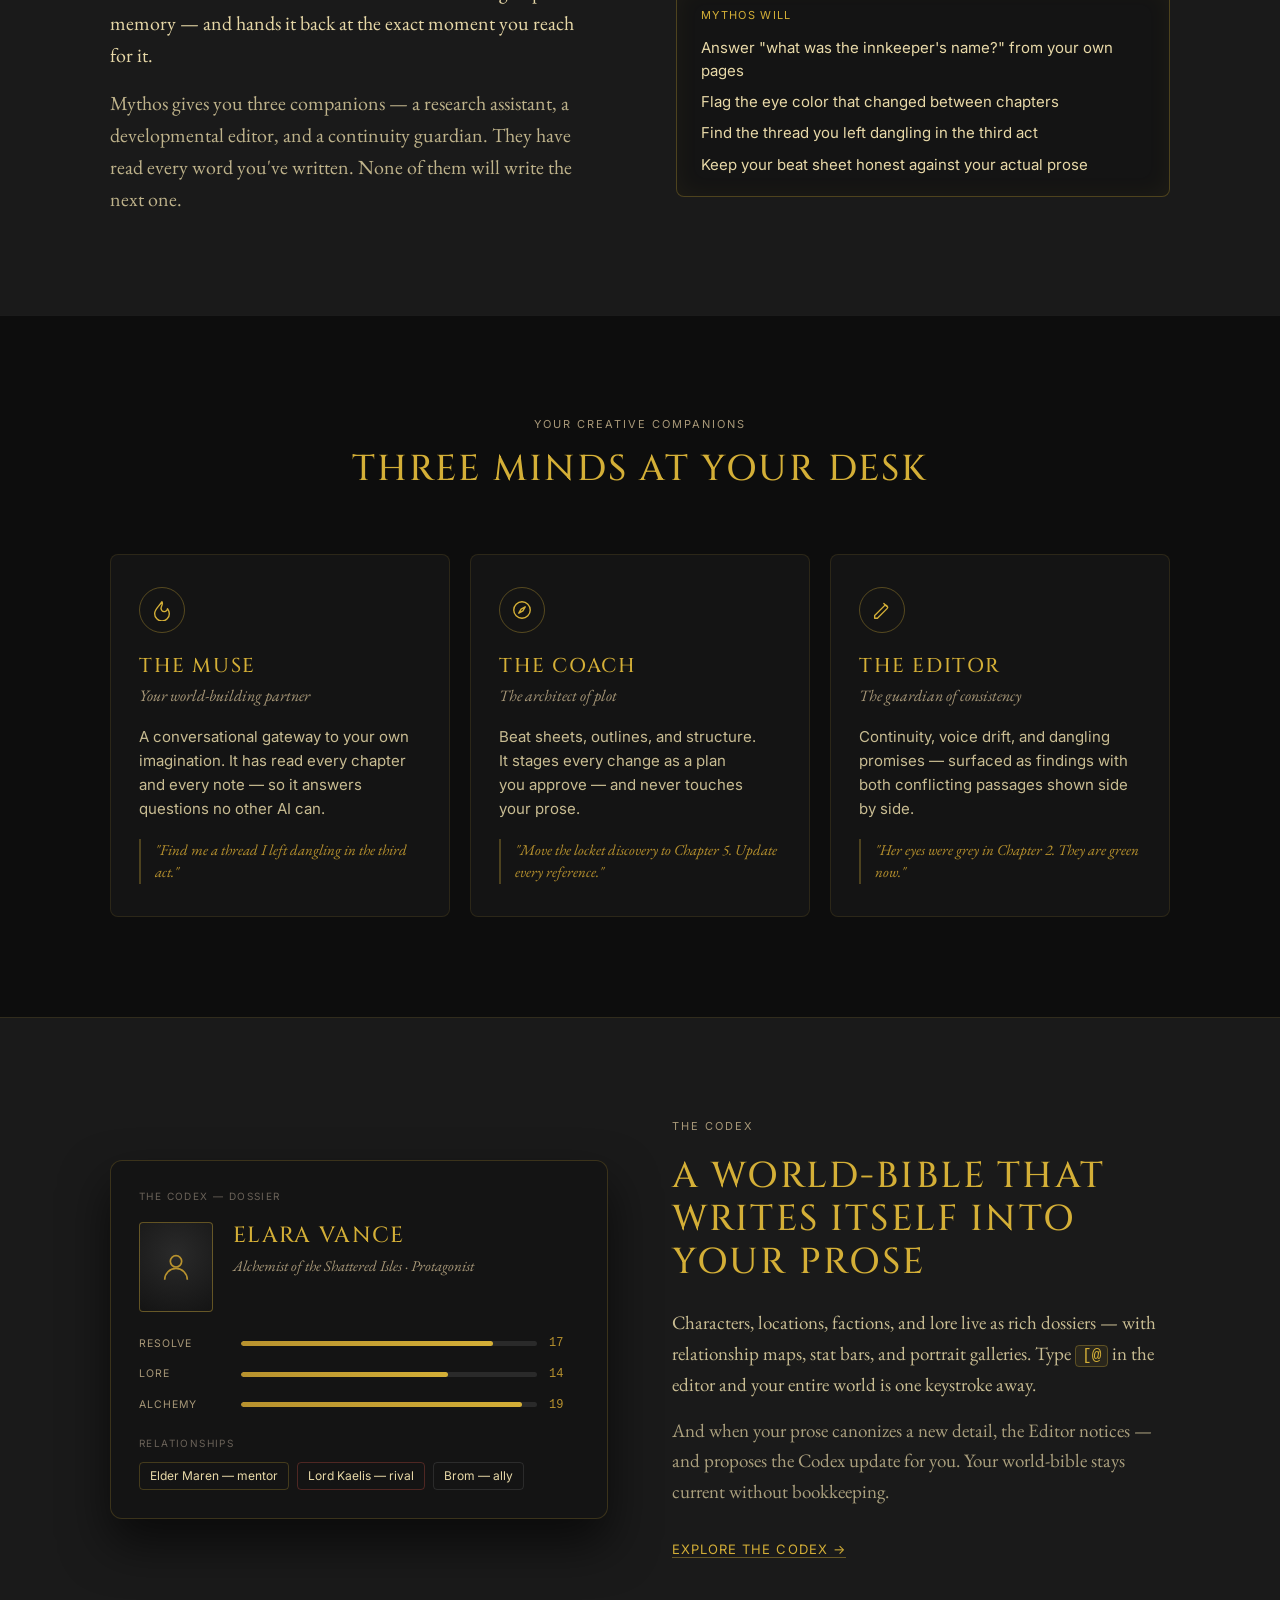
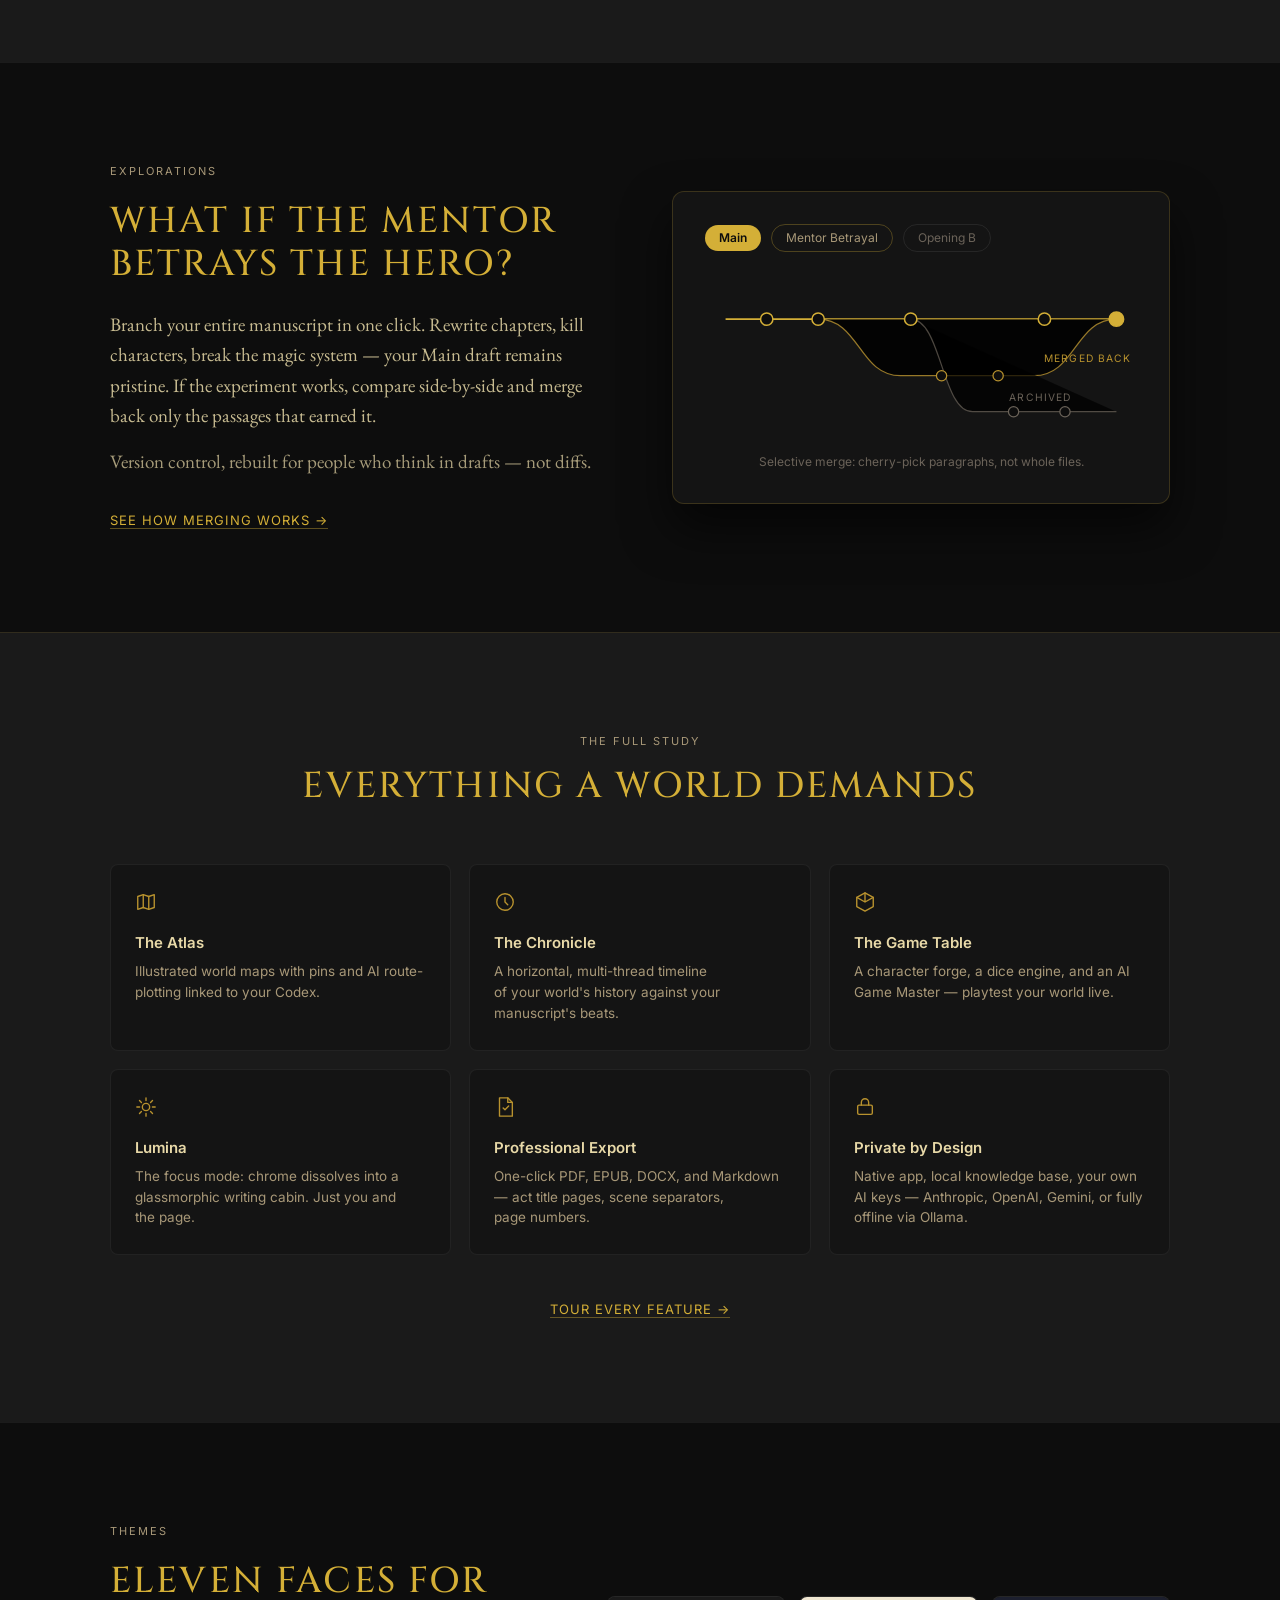
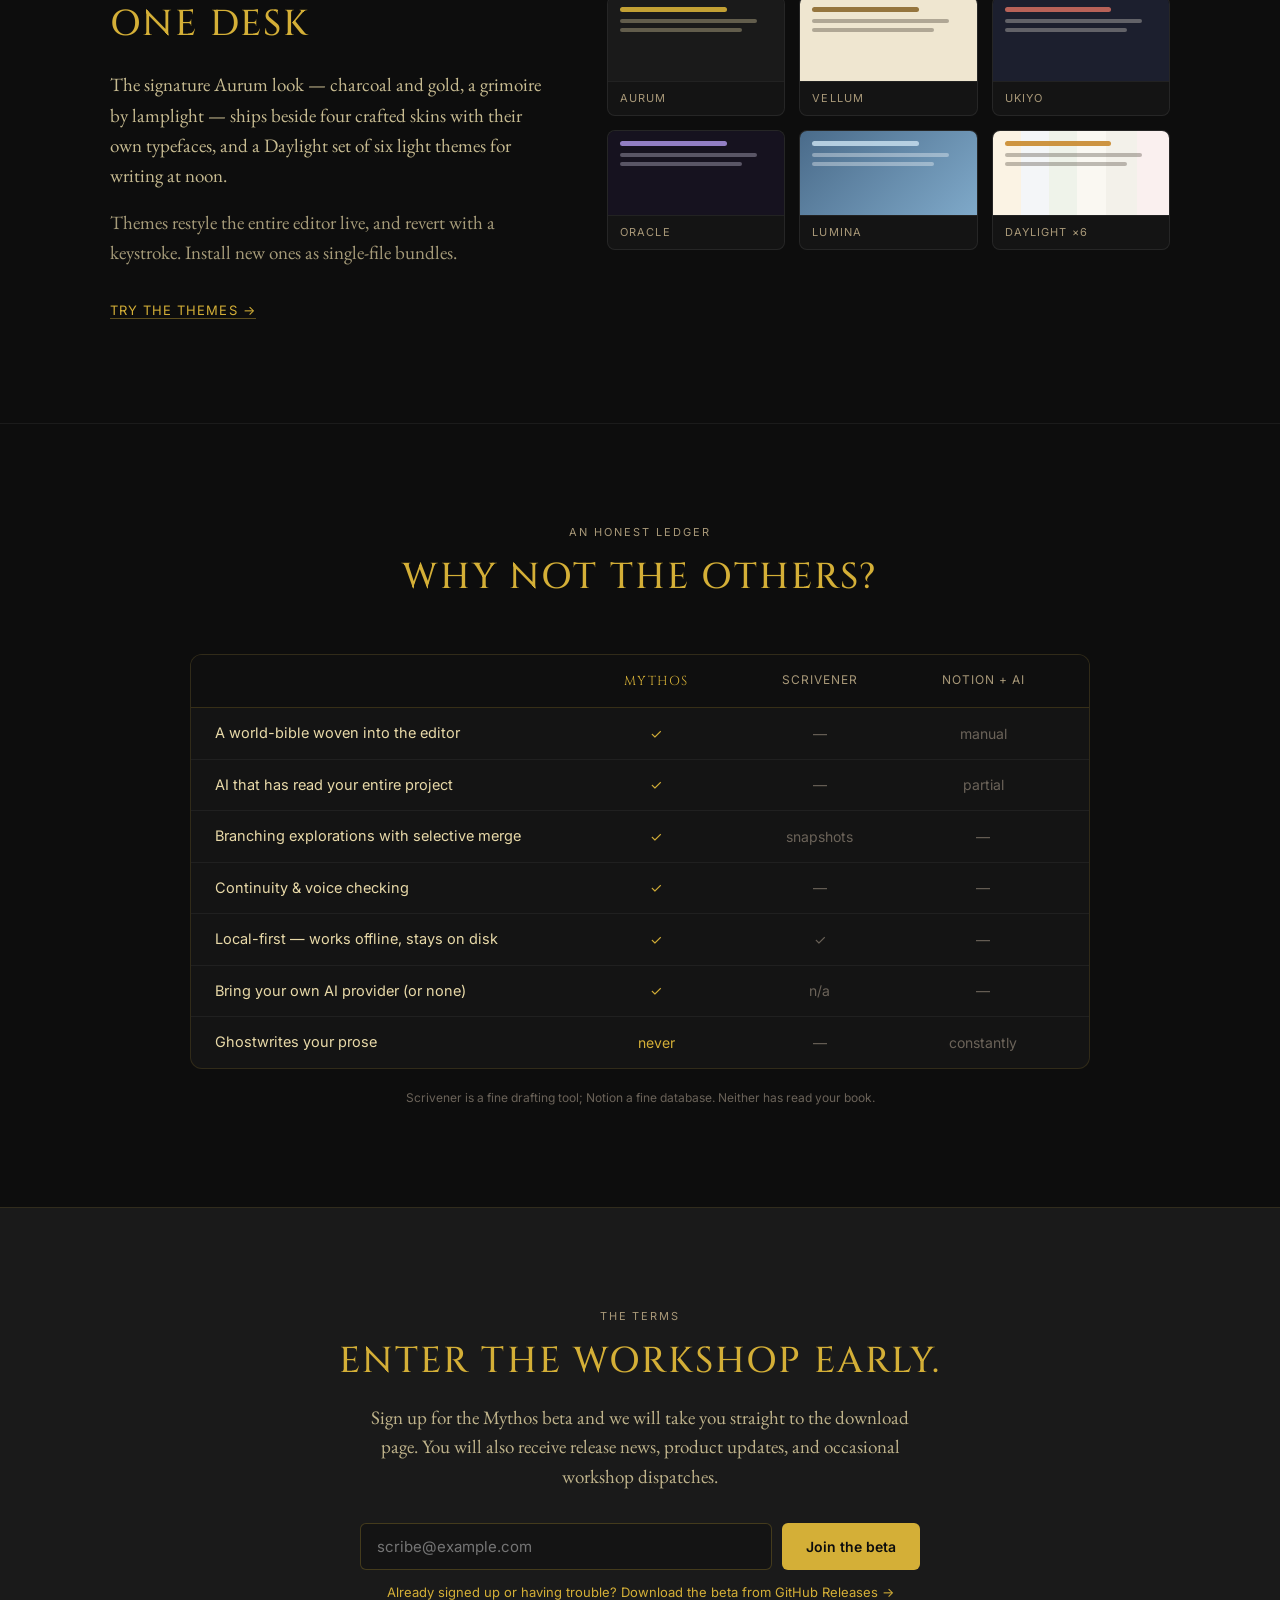
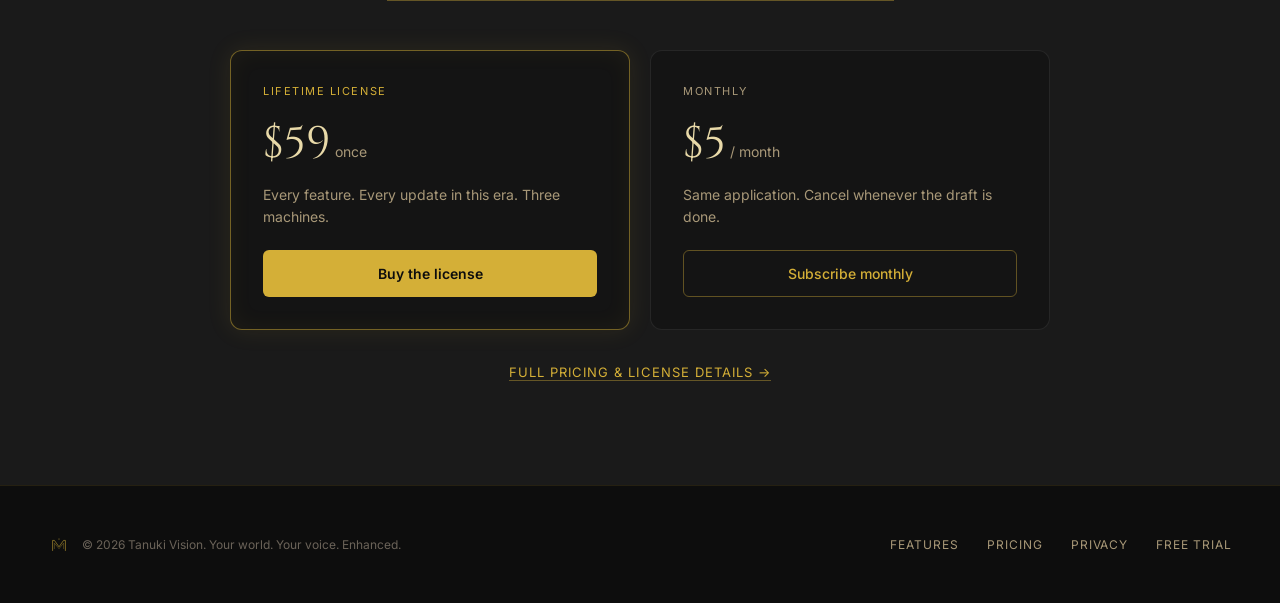
==== commit bcffbeda: "Integrate Google Analytics tracking code Added Google Analytics tracking code to the HTML." ====
--- a/index.html
+++ b/index.html
@@ -16,6 +16,15 @@
   a{color:#D4AF37}
 </style>
 </head>
+  <!-- Google tag (gtag.js) -->
+<script async src="https://www.googletagmanager.com/gtag/js?id=G-XK8KSNM3J2"></script>
+<script>
+  window.dataLayer = window.dataLayer || [];
+  function gtag(){dataLayer.push(arguments);}
+  gtag('js', new Date());
+
+  gtag('config', 'G-XK8KSNM3J2');
+</script>
 <body>
   <div>
     <p style="letter-spacing:.18em;text-transform:uppercase;font-size:11px;color:#A89878;margin:0 0 12px">Mythos</p>
